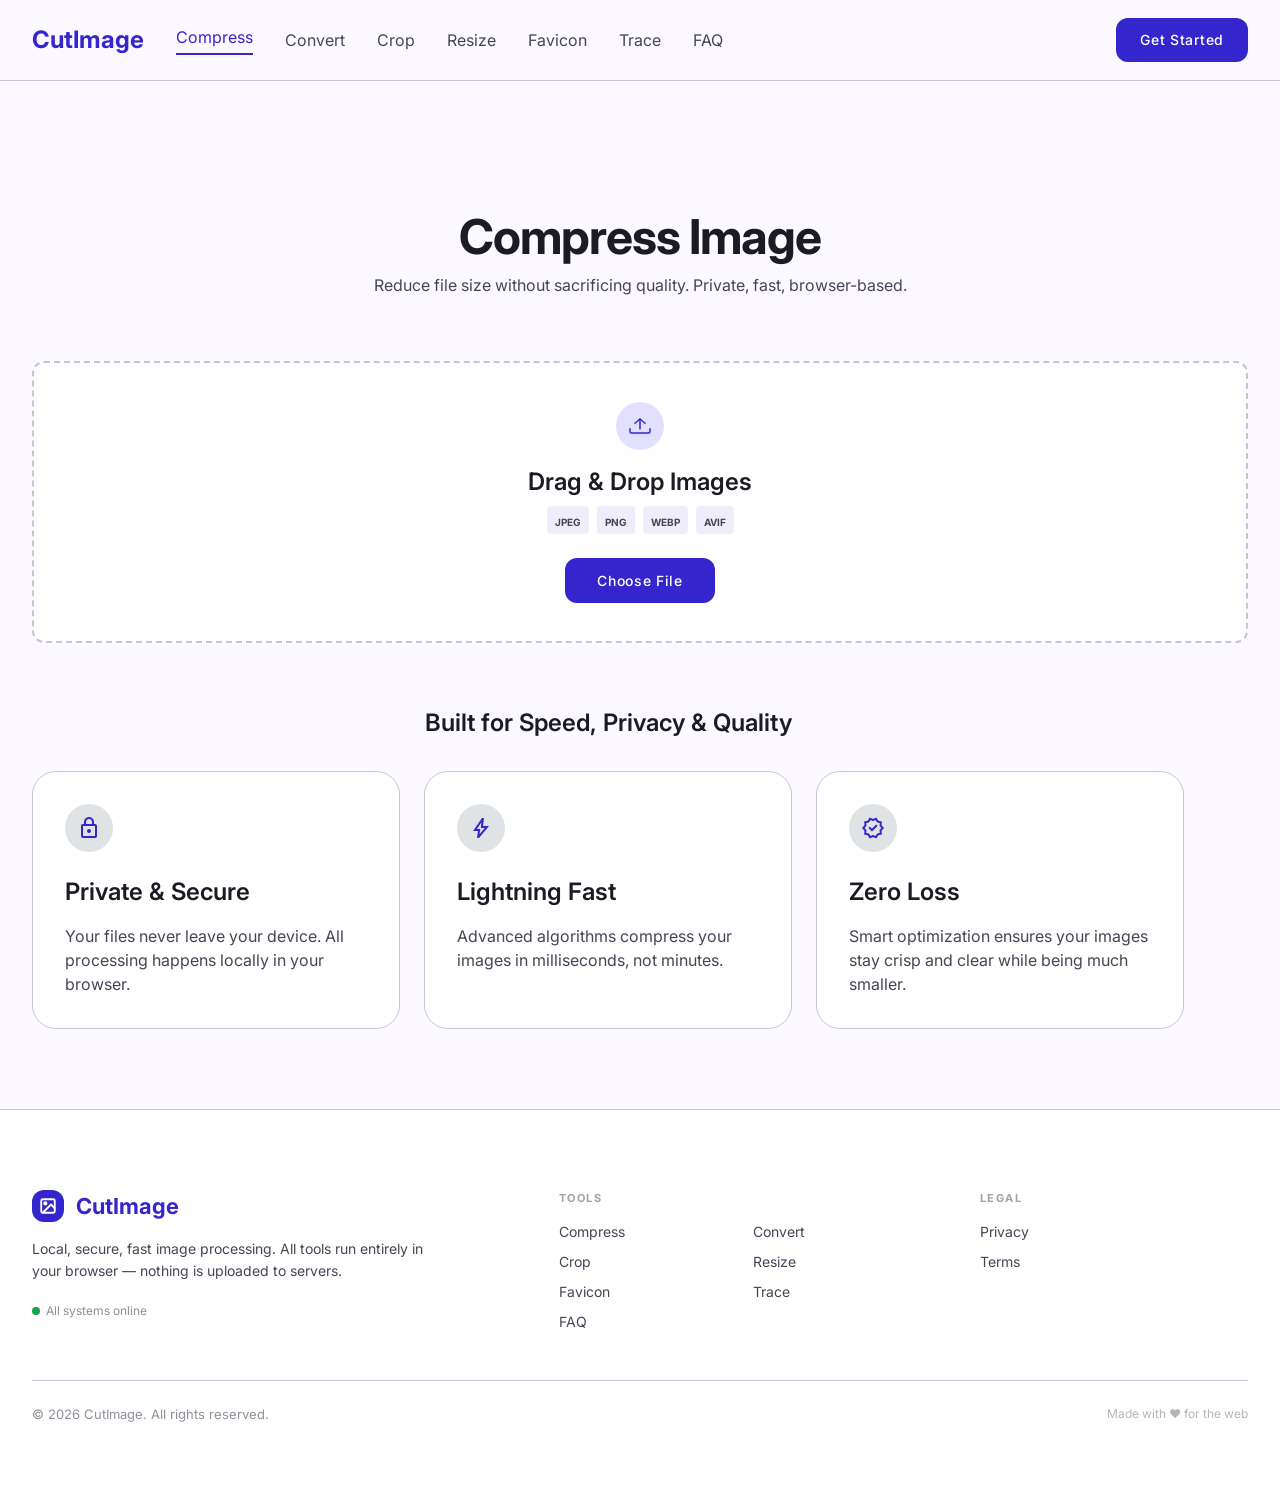
==== compress.html @ c5d3fdc5 "init project" ====
<!DOCTYPE html>
<html lang="en" dir="ltr">
<head>
<meta charset="utf-8"/>
<meta name="viewport" content="width=device-width, initial-scale=1"/>
<link rel="stylesheet" href="css/styles.css"/>
<link rel="preconnect" href="https://fonts.googleapis.com"/>
<link rel="preconnect" href="https://fonts.gstatic.com" crossorigin="anonymous"/>
<link href="https://fonts.googleapis.com/css2?family=Inter:wght@400;500;600;700;800&display=swap" rel="stylesheet"/>
<link href="https://fonts.googleapis.com/css2?family=Material+Symbols+Outlined:opsz,wght,FILL,GRAD@20..48,100..700,0..1,-50..200" rel="stylesheet"/>
<title>Free Image Compressor - JPEG, PNG & WebP | CutImage</title>
<meta name="description" content="Compress images online for free. Reduce file size without losing quality."/>
<link rel="icon" href="data:image/svg+xml,%3Csvg xmlns='http://www.w3.org/2000/svg' viewBox='0 0 24 24' fill='none' stroke='%233525cd' stroke-width='2.5'%3E%3Crect x='3' y='3' width='18' height='18' rx='2' ry='2'/%3E%3Ccircle cx='8.5' cy='8.5' r='1.5'/%3E%3Cpolyline points='21 15 16 10 5 21'/%3E%3C/svg%3E" type="image/svg+xml"/>
<style>
.drag-active{border-color:#3525cd!important;background:rgba(53,37,205,0.03)!important}
#split-wrap{position:relative;overflow:hidden;cursor:ew-resize;user-select:none;-webkit-user-select:none}
#split-wrap .layer{position:absolute;top:0;left:0;width:100%;height:100%}
#split-wrap .layer img{width:100%;height:100%;object-fit:contain;display:block}
#split-wrap .divider{position:absolute;top:0;bottom:0;width:3px;background:#4f46e5;z-index:10;pointer-events:none}
#split-wrap .handle{position:absolute;top:50%;left:50%;transform:translate(-50%,-50%);width:32px;height:32px;border-radius:50%;background:#4f46e5;border:2px solid white;box-shadow:0 2px 6px rgba(0,0,0,0.3);display:flex;align-items:center;justify-content:center;z-index:11;pointer-events:none}
#split-wrap .label{position:absolute;top:12px;padding:4px 10px;border-radius:9999px;font-size:10px;font-weight:700;color:white;text-transform:uppercase;letter-spacing:1px;z-index:5;pointer-events:none}
</style>
</head>
<body>
<div class="min-h-screen flex flex-col" dir="ltr">
<header class="w-full top-0 sticky bg-surface-bright border-b border-outline-variant z-50 safe-area-top">
<nav class="flex justify-between items-center h-20 px-margin-x-sm md:px-margin-x max-w-container-max mx-auto">
<div class="flex items-center gap-stack-lg">
<a class="font-bold text-[24px] leading-[32px] shrink-0 text-primary" href="index.html">CutImage</a>
<div class="hidden md:flex items-center gap-8">
<a class="text-[16px] leading-[24px] transition-colors text-primary border-b-2 border-primary pb-1" href="compress.html">Compress</a>
<a class="text-[16px] leading-[24px] transition-colors text-on-surface-variant hover:text-primary" href="convert.html">Convert</a>
<a class="text-[16px] leading-[24px] transition-colors text-on-surface-variant hover:text-primary" href="crop.html">Crop</a>
<a class="text-[16px] leading-[24px] transition-colors text-on-surface-variant hover:text-primary" href="resize.html">Resize</a>
<a class="text-[16px] leading-[24px] transition-colors text-on-surface-variant hover:text-primary" href="favicon.html">Favicon</a>
<a class="text-[16px] leading-[24px] transition-colors text-on-surface-variant hover:text-primary" href="trace.html">Trace</a>
<a class="text-[16px] leading-[24px] transition-colors text-on-surface-variant hover:text-primary" href="faq.html">FAQ</a>
</div>
</div>
<div class="flex items-center gap-4">
<a class="bg-primary text-on-primary px-6 py-3 rounded-lg text-[14px] font-medium tracking-[0.7px] leading-[20px] hover:bg-primary-container transition-all" href="compress.html">Get Started</a>
<button class="md:hidden flex items-center justify-center w-10 h-10 rounded-lg text-on-surface-variant hover:text-primary hover:bg-surface-container-low transition-colors" aria-label="Open menu"><svg width="24" height="24" viewBox="0 0 24 24" fill="none" stroke="currentColor" stroke-width="2" stroke-linecap="round" stroke-linejoin="round"><line x1="3" y1="6" x2="21" y2="6"/><line x1="3" y1="12" x2="21" y2="12"/><line x1="3" y1="18" x2="21" y2="18"/></svg></button>
</div>
</nav>
</header>
<main class="flex-1">
<div class="flex flex-col items-stretch max-w-container-max mx-auto pt-28 md:pt-32 pb-section-padding gap-12 md:gap-16">
<!-- Title -->
<div class="flex flex-col gap-2 items-center px-margin-x-sm md:px-margin-x">
<h1 class="text-[48px] font-bold text-[#1b1b24] tracking-[-0.96px] leading-[56px] text-center">Compress Image</h1>
<div class="max-w-[672px]"><p class="text-[16px] leading-[24px] text-[#464555] text-center">Reduce file size without sacrificing quality. Private, fast, browser-based.</p></div>
</div>
<!-- Upload -->
<div class="flex flex-col gap-6 px-margin-x-sm md:px-margin-x">
<div id="dropzone" class="backdrop-blur-[6px] bg-[rgba(255,255,255,0.8)] border-2 border-dashed border-[#c7c4d8] flex flex-col items-center justify-center min-h-[200px] px-[34px] py-[38.5px] rounded-[12px] cursor-pointer transition-all hover:border-[#3525cd] hover:bg-[rgba(53,37,205,0.03)]">
<div class="bg-[#e2dfff] rounded-full flex items-center justify-center w-[48px] h-[48px] mb-4">
<svg width="22" height="16" viewBox="0 0 22 16" fill="none"><path d="M21 10.75V13.5C21 14.3284 20.3284 15 19.5 15H2.5C1.67157 15 1 14.3284 1 13.5V10.75" stroke="#3525cd" stroke-width="1.5" stroke-linecap="round" stroke-linejoin="round"/><path d="M16 5.25L11 1L6 5.25" stroke="#3525cd" stroke-width="1.5" stroke-linecap="round" stroke-linejoin="round"/><path d="M11 1V11" stroke="#3525cd" stroke-width="1.5" stroke-linecap="round" stroke-linejoin="round"/></svg>
</div>
<h2 class="text-[24px] font-semibold text-[#1b1b24] leading-[32px] mb-2">Drag &amp; Drop Images</h2>
<div class="flex gap-2 items-center justify-center mb-0">
<div class="bg-[#f0ecf9] rounded-[4px] px-2 py-0.5"><span class="text-[10px] font-bold text-[#464555] uppercase leading-[15px]">JPEG</span></div>
<div class="bg-[#f0ecf9] rounded-[4px] px-2 py-0.5"><span class="text-[10px] font-bold text-[#464555] uppercase leading-[15px]">PNG</span></div>
<div class="bg-[#f0ecf9] rounded-[4px] px-2 py-0.5"><span class="text-[10px] font-bold text-[#464555] uppercase leading-[15px]">WEBP</span></div>
<div class="bg-[#f0ecf9] rounded-[4px] px-2 py-0.5"><span class="text-[10px] font-bold text-[#464555] uppercase leading-[15px]">AVIF</span></div>
</div>
<input type="file" id="file-upload" accept="image/*" multiple class="hidden"/>
<label for="file-upload" class="mt-6 bg-[#3525cd] text-white text-[14px] font-medium tracking-[0.7px] px-8 py-3 rounded-lg cursor-pointer hover:bg-[#2e1fb0] transition-colors inline-block">Choose File</label>
</div>
<!-- Settings -->
<div id="settings-panel" class="backdrop-blur-[6px] bg-[rgba(255,255,255,0.8)] border border-[#c7c4d8] rounded-[12px] p-[25px] shadow-[0px_1px_2px_0px_rgba(0,0,0,0.05)] relative z-10 hidden">
<div class="flex items-center gap-3 mb-6">
<div class="bg-[#e2dfff] rounded-full w-8 h-8 flex items-center justify-center"><svg width="17" height="17" viewBox="0 0 17 17" fill="none"><path d="M8 1.5L9.8 5.17L14 5.7L11 8.62L11.6 12.8L8 10.92L4.4 12.8L5 8.62L2 5.7L6.2 5.17L8 1.5Z" stroke="#3525cd" stroke-width="1.5" stroke-linecap="round" stroke-linejoin="round"/></svg></div>
<h4 class="text-[20px] font-normal text-[#1b1b24] leading-[30px]">Settings</h4>
</div>
<div class="flex flex-col md:flex-row gap-6 items-start">
<div class="flex-[2] flex flex-col gap-6 w-full">
<!-- Quality -->
<div>
<div class="flex items-center justify-between mb-3">
<span class="text-[14px] font-medium text-[#1b1b24] tracking-[0.7px] leading-[20px]">Quality</span>
<div class="bg-[#e2dfff] rounded-full px-3 py-1"><span id="q-val" class="text-[14px] font-medium text-[#3525cd]">80%</span></div>
</div>
<div class="bg-[#e0e3e5] h-2 rounded-full relative">
<input type="range" id="q-range" min="1" max="100" value="80" class="absolute inset-0 w-full h-full opacity-0 cursor-pointer z-10"/>
<div id="q-thumb" class="absolute top-1/2 -translate-y-1/2 w-[18px] h-[18px] bg-[#3525cd] rounded-full shadow pointer-events-none" style="left:calc(80% - 9px)"></div>
<div id="q-fill" class="h-full bg-[#3525cd] rounded-full" style="width:80%"></div>
</div>
</div>
<!-- Format -->
<div>
<span class="text-[14px] font-medium text-[#1b1b24] tracking-[0.7px] leading-[20px] block mb-2">Output Format</span>
<div class="relative" id="fmt-wrap">
<button id="fmt-btn" class="bg-[#f5f2ff] border border-[#c7c4d8] rounded-lg px-[17px] py-[11px] w-full flex items-center justify-between text-left">
<span id="fmt-label" class="text-[14px] font-medium text-[#1b1b24]">WebP (Highly Optimized)</span>
<svg width="12" height="8" viewBox="0 0 12 8" fill="none"><path d="M1 1.5L6 6.5L11 1.5" stroke="#1b1b24" stroke-width="1.5" stroke-linecap="round" stroke-linejoin="round"/></svg>
</button>
<div id="fmt-menu" class="absolute top-full left-0 right-0 mt-1 bg-white border border-[#c7c4d8] rounded-lg shadow-lg z-20 overflow-hidden hidden"></div>
</div>
</div>
<!-- Target Size -->
<div>
<span class="text-[14px] font-medium text-[#1b1b24] tracking-[0.7px] leading-[20px] block mb-2">Target Size (KB) <span class="text-[12px] text-[#777587]">(optional)</span></span>
<input type="number" id="target-kb" min="1" placeholder="e.g. 100" class="bg-[#f5f2ff] border border-[#c7c4d8] rounded-lg px-[17px] py-[11px] w-full text-[14px] font-medium text-[#1b1b24] placeholder:text-[#777587] focus:outline-none focus:border-[#3525cd]"/>
</div>
</div>
<div class="flex-1 flex flex-col gap-3 justify-end md:pt-[36px]">
<button id="btn-compress" class="bg-[#3525cd] flex items-center justify-center gap-2 py-[14px] rounded-[12px] w-full text-white text-[14px] font-medium tracking-[0.7px] leading-[20px] disabled:opacity-50 disabled:cursor-not-allowed hover:bg-[#2e1fb0] transition-colors shadow">
<svg width="16" height="16" viewBox="0 0 16 16" fill="none"><path d="M11.5 7.75L8 11.5L4.5 7.75" stroke="white" stroke-width="1.5" stroke-linecap="round" stroke-linejoin="round"/><path d="M8 2V11" stroke="white" stroke-width="1.5" stroke-linecap="round" stroke-linejoin="round"/></svg>
Compress All
</button>
<button id="btn-clear" class="bg-[#eae6f4] flex items-center justify-center gap-2 py-[14px] rounded-[12px] w-full text-[#1b1b24] text-[14px] font-medium tracking-[0.7px] leading-[20px] hover:bg-[#ddd8eb] transition-colors">Clear All</button>
</div>
</div>
</div>
</div>
<!-- Results -->
<div id="results-hdr" class="flex flex-col gap-6 px-margin-x-sm md:px-margin-x pt-2 hidden">
<div class="flex items-center justify-between pb-4 border-b border-[#c7c4d8]">
<h2 class="text-[24px] font-semibold text-[#1b1b24] leading-[32px]">Compressed Images</h2>
<div class="flex gap-3 items-center">
<button id="btn-clearall" class="border border-[#c7c4d8] rounded-lg flex items-center gap-2 px-[17px] py-[9px] text-[14px] font-medium text-[#1b1b24] hover:bg-gray-50 transition-colors">Clear All</button>
<button id="btn-dlall" class="bg-[#3525cd] rounded-lg flex items-center gap-2 py-[9px] px-6 text-[14px] font-medium text-white tracking-[0.7px] leading-[20px] hover:bg-[#2e1fb0] transition-colors hidden">Download All</button>
</div>
</div>
<div id="stats" class="flex items-center gap-4 hidden">
<div class="flex flex-col"><span class="text-[10px] font-bold text-[#777587] tracking-[1px] uppercase leading-[15px]">Compressed</span><span id="st-comp" class="text-[12px] font-bold text-[#3525cd] leading-[18px]">0 KB</span></div>
<div class="flex flex-col items-end"><span class="text-[10px] font-bold text-[#777587] tracking-[1px] uppercase leading-[15px]">Saved</span><span id="st-save" class="text-[12px] font-bold text-[#3525cd] leading-[18px]">0%</span></div>
<div class="flex flex-col ml-auto"><span class="text-[10px] font-bold text-[#777587] tracking-[1px] uppercase leading-[15px]">Original</span><span id="st-orig" class="text-[12px] font-normal text-[#464555] leading-[18px]">0 KB</span></div>
</div>
</div>
<div id="cards-wrap" class="flex flex-col gap-6 px-margin-x-sm md:px-margin-x pt-2 hidden">
<div id="cards" class="grid grid-cols-1 md:grid-cols-2 lg:grid-cols-3 gap-6"></div>
</div>
<!-- Features -->
<section class="flex flex-col gap-8 max-w-[1216px] px-margin-x-sm md:px-margin-x w-full">
<h2 class="text-[24px] font-semibold text-[#1b1b24] leading-[32px] text-center">Built for Speed, Privacy &amp; Quality</h2>
<div class="grid grid-cols-1 md:grid-cols-3 gap-6 w-full">
<div class="bg-surface-container-lowest p-8 rounded-2xl border border-outline-variant hover:shadow-lg transition-all duration-300"><div class="bg-secondary-container rounded-full w-12 h-12 flex items-center justify-center text-primary mb-6"><span class="material-symbols-outlined">lock</span></div><h3 class="text-[24px] font-semibold leading-[32px] mb-4">Private &amp; Secure</h3><p class="text-[16px] leading-[24px] text-on-surface-variant">Your files never leave your device. All processing happens locally in your browser.</p></div>
<div class="bg-surface-container-lowest p-8 rounded-2xl border border-outline-variant hover:shadow-lg transition-all duration-300"><div class="bg-secondary-container rounded-full w-12 h-12 flex items-center justify-center text-primary mb-6"><span class="material-symbols-outlined">bolt</span></div><h3 class="text-[24px] font-semibold leading-[32px] mb-4">Lightning Fast</h3><p class="text-[16px] leading-[24px] text-on-surface-variant">Advanced algorithms compress your images in milliseconds, not minutes.</p></div>
<div class="bg-surface-container-lowest p-8 rounded-2xl border border-outline-variant hover:shadow-lg transition-all duration-300"><div class="bg-secondary-container rounded-full w-12 h-12 flex items-center justify-center text-primary mb-6"><span class="material-symbols-outlined">verified</span></div><h3 class="text-[24px] font-semibold leading-[32px] mb-4">Zero Loss</h3><p class="text-[16px] leading-[24px] text-on-surface-variant">Smart optimization ensures your images stay crisp and clear while being much smaller.</p></div>
</div>
</section>
</div>
</main>
<!-- Preview Modal -->
<div id="modal" class="fixed inset-0 z-50 flex items-center justify-center p-4 backdrop-blur-[4px] bg-[rgba(27,27,36,0.6)] hidden">
<div class="bg-white rounded-lg shadow-2xl w-full max-w-[1024px] max-h-[90vh] overflow-auto">
<div class="flex items-center justify-between px-6 pt-4 pb-4 border-b border-[#c7c4d8]">
<h3 class="text-[24px] font-semibold text-[#1b1b24] leading-[32px]">Image Comparison</h3>
<button id="modal-x" class="rounded-full hover:bg-gray-100 p-1 transition-colors"><svg width="14" height="14" viewBox="0 0 14 14" fill="none"><path d="M13 1L1 13" stroke="#1b1b24" stroke-width="1.5" stroke-linecap="round"/><path d="M1 1L13 13" stroke="#1b1b24" stroke-width="1.5" stroke-linecap="round"/></svg></button>
</div>
<div class="p-6">
<div class="flex justify-center mb-6">
<div class="bg-[#f5f2ff] flex items-center gap-1 p-1 rounded-lg">
<button id="v-side" class="px-4 py-2 rounded-md text-[16px] leading-[24px] transition-all bg-white text-[#3525cd] shadow-sm">Side by Side</button>
<button id="v-split" class="px-4 py-2 rounded-md text-[16px] leading-[24px] transition-all text-[#444749]">Split View</button>
</div>
</div>
<div id="pv-body"></div>
</div>
</div>
</div>
<!-- Footer -->
<footer class="w-full border-t border-outline-variant bg-surface-container-lowest">
<div class="px-margin-x-sm md:px-margin-x max-w-container-max mx-auto pt-section-padding-sm md:pt-section-padding pb-12 md:pb-16">
<div class="grid grid-cols-1 md:grid-cols-12 gap-8 md:gap-12">
<div class="md:col-span-5 flex flex-col gap-4">
<div class="flex items-center gap-3"><div class="w-8 h-8 bg-primary rounded-lg flex items-center justify-center"><svg width="18" height="18" viewBox="0 0 24 24" fill="none" stroke="white" stroke-width="2.5" stroke-linecap="round" stroke-linejoin="round"><rect x="3" y="3" width="18" height="18" rx="2" ry="2"/><circle cx="8.5" cy="8.5" r="1.5"/><polyline points="21 15 16 10 5 21"/></svg></div><span class="font-bold text-[22px] leading-[28px] text-primary">CutImage</span></div>
<p class="text-[14px] leading-[22px] text-on-surface-variant max-w-[400px]">Local, secure, fast image processing. All tools run entirely in your browser — nothing is uploaded to servers.</p>
<div class="flex items-center gap-3 pt-1"><span class="inline-flex items-center gap-1.5 text-[12px] text-on-surface-variant/60"><span class="w-2 h-2 rounded-full bg-success inline-block"></span>All systems online</span></div>
</div>
<div class="md:col-span-4 flex flex-col gap-4"><span class="text-[11px] font-bold text-on-surface-variant/50 tracking-[1.5px] uppercase leading-[16px]">Tools</span><nav class="grid grid-cols-2 gap-x-4 gap-y-2.5"><a class="text-[14px] leading-[20px] text-on-surface-variant hover:text-primary transition-colors w-fit" href="compress.html">Compress</a><a class="text-[14px] leading-[20px] text-on-surface-variant hover:text-primary transition-colors w-fit" href="convert.html">Convert</a><a class="text-[14px] leading-[20px] text-on-surface-variant hover:text-primary transition-colors w-fit" href="crop.html">Crop</a><a class="text-[14px] leading-[20px] text-on-surface-variant hover:text-primary transition-colors w-fit" href="resize.html">Resize</a><a class="text-[14px] leading-[20px] text-on-surface-variant hover:text-primary transition-colors w-fit" href="favicon.html">Favicon</a><a class="text-[14px] leading-[20px] text-on-surface-variant hover:text-primary transition-colors w-fit" href="trace.html">Trace</a><a class="text-[14px] leading-[20px] text-on-surface-variant hover:text-primary transition-colors w-fit" href="faq.html">FAQ</a></nav></div>
<div class="md:col-span-3 flex flex-col gap-4"><span class="text-[11px] font-bold text-on-surface-variant/50 tracking-[1.5px] uppercase leading-[16px]">Legal</span><nav class="flex flex-col gap-2.5"><a class="text-[14px] leading-[20px] text-on-surface-variant hover:text-primary transition-colors w-fit" href="privacy.html">Privacy</a><a class="text-[14px] leading-[20px] text-on-surface-variant hover:text-primary transition-colors w-fit" href="terms.html">Terms</a></nav></div>
</div>
<div class="mt-10 md:mt-12 pt-6 border-t border-outline-variant flex flex-col sm:flex-row items-center justify-between gap-4"><p class="text-[13px] leading-[18px] text-on-surface-variant/60">&copy; 2026 CutImage. All rights reserved.</p><p class="text-[12px] leading-[16px] text-on-surface-variant/40">Made with ♥ for the web</p></div>
</div>
</footer>
</div>
<script src="js/compress.js"></script>
</body>
</html>
---- css/styles.css ----
*,:after,:before{--tw-border-spacing-x:0;--tw-border-spacing-y:0;--tw-translate-x:0;--tw-translate-y:0;--tw-rotate:0;--tw-skew-x:0;--tw-skew-y:0;--tw-scale-x:1;--tw-scale-y:1;--tw-pan-x: ;--tw-pan-y: ;--tw-pinch-zoom: ;--tw-scroll-snap-strictness:proximity;--tw-gradient-from-position: ;--tw-gradient-via-position: ;--tw-gradient-to-position: ;--tw-ordinal: ;--tw-slashed-zero: ;--tw-numeric-figure: ;--tw-numeric-spacing: ;--tw-numeric-fraction: ;--tw-ring-inset: ;--tw-ring-offset-width:0px;--tw-ring-offset-color:#fff;--tw-ring-color:rgb(59 130 246/0.5);--tw-ring-offset-shadow:0 0 #0000;--tw-ring-shadow:0 0 #0000;--tw-shadow:0 0 #0000;--tw-shadow-colored:0 0 #0000;--tw-blur: ;--tw-brightness: ;--tw-contrast: ;--tw-grayscale: ;--tw-hue-rotate: ;--tw-invert: ;--tw-saturate: ;--tw-sepia: ;--tw-drop-shadow: ;--tw-backdrop-blur: ;--tw-backdrop-brightness: ;--tw-backdrop-contrast: ;--tw-backdrop-grayscale: ;--tw-backdrop-hue-rotate: ;--tw-backdrop-invert: ;--tw-backdrop-opacity: ;--tw-backdrop-saturate: ;--tw-backdrop-sepia: ;--tw-contain-size: ;--tw-contain-layout: ;--tw-contain-paint: ;--tw-contain-style: }::backdrop{--tw-border-spacing-x:0;--tw-border-spacing-y:0;--tw-translate-x:0;--tw-translate-y:0;--tw-rotate:0;--tw-skew-x:0;--tw-skew-y:0;--tw-scale-x:1;--tw-scale-y:1;--tw-pan-x: ;--tw-pan-y: ;--tw-pinch-zoom: ;--tw-scroll-snap-strictness:proximity;--tw-gradient-from-position: ;--tw-gradient-via-position: ;--tw-gradient-to-position: ;--tw-ordinal: ;--tw-slashed-zero: ;--tw-numeric-figure: ;--tw-numeric-spacing: ;--tw-numeric-fraction: ;--tw-ring-inset: ;--tw-ring-offset-width:0px;--tw-ring-offset-color:#fff;--tw-ring-color:rgb(59 130 246/0.5);--tw-ring-offset-shadow:0 0 #0000;--tw-ring-shadow:0 0 #0000;--tw-shadow:0 0 #0000;--tw-shadow-colored:0 0 #0000;--tw-blur: ;--tw-brightness: ;--tw-contrast: ;--tw-grayscale: ;--tw-hue-rotate: ;--tw-invert: ;--tw-saturate: ;--tw-sepia: ;--tw-drop-shadow: ;--tw-backdrop-blur: ;--tw-backdrop-brightness: ;--tw-backdrop-contrast: ;--tw-backdrop-grayscale: ;--tw-backdrop-hue-rotate: ;--tw-backdrop-invert: ;--tw-backdrop-opacity: ;--tw-backdrop-saturate: ;--tw-backdrop-sepia: ;--tw-contain-size: ;--tw-contain-layout: ;--tw-contain-paint: ;--tw-contain-style: }/*
! tailwindcss v3.4.19 | MIT License | https://tailwindcss.com
*/*,:after,:before{box-sizing:border-box;border:0 solid #e5e7eb}:after,:before{--tw-content:""}:host,html{line-height:1.5;-webkit-text-size-adjust:100%;-moz-tab-size:4;-o-tab-size:4;tab-size:4;font-family:Inter,system-ui,sans-serif;font-feature-settings:normal;font-variation-settings:normal;-webkit-tap-highlight-color:transparent}body{line-height:inherit}hr{height:0;color:inherit;border-top-width:1px}abbr:where([title]){-webkit-text-decoration:underline dotted;text-decoration:underline dotted}h1,h2,h3,h4,h5,h6{font-size:inherit;font-weight:inherit}a{color:inherit;text-decoration:inherit}b,strong{font-weight:bolder}code,kbd,pre,samp{font-family:ui-monospace,SFMono-Regular,Menlo,Monaco,Consolas,Liberation Mono,Courier New,monospace;font-feature-settings:normal;font-variation-settings:normal;font-size:1em}small{font-size:80%}sub,sup{font-size:75%;line-height:0;position:relative;vertical-align:baseline}sub{bottom:-.25em}sup{top:-.5em}table{text-indent:0;border-color:inherit;border-collapse:collapse}button,input,optgroup,select,textarea{font-family:inherit;font-feature-settings:inherit;font-variation-settings:inherit;font-size:100%;font-weight:inherit;line-height:inherit;letter-spacing:inherit;color:inherit;margin:0;padding:0}button,select{text-transform:none}button,input:where([type=button]),input:where([type=reset]),input:where([type=submit]){-webkit-appearance:button;background-color:transparent;background-image:none}:-moz-focusring{outline:auto}:-moz-ui-invalid{box-shadow:none}progress{vertical-align:baseline}::-webkit-inner-spin-button,::-webkit-outer-spin-button{height:auto}[type=search]{-webkit-appearance:textfield;outline-offset:-2px}::-webkit-search-decoration{-webkit-appearance:none}::-webkit-file-upload-button{-webkit-appearance:button;font:inherit}summary{display:list-item}blockquote,dd,dl,figure,h1,h2,h3,h4,h5,h6,hr,p,pre{margin:0}fieldset{margin:0}fieldset,legend{padding:0}menu,ol,ul{list-style:none;margin:0;padding:0}dialog{padding:0}textarea{resize:vertical}input::-moz-placeholder,textarea::-moz-placeholder{opacity:1;color:#9ca3af}input::placeholder,textarea::placeholder{opacity:1;color:#9ca3af}[role=button],button{cursor:pointer}:disabled{cursor:default}audio,canvas,embed,iframe,img,object,svg,video{display:block;vertical-align:middle}img,video{max-width:100%;height:auto}[hidden]:where(:not([hidden=until-found])){display:none}.pointer-events-none{pointer-events:none}.visible{visibility:visible}.fixed{position:fixed}.absolute{position:absolute}.relative{position:relative}.sticky{position:sticky}.inset-0{inset:0}.bottom-0{bottom:0}.left-0{left:0}.left-1{left:.25rem}.left-1\/2{left:50%}.left-3{left:.75rem}.left-4{left:1rem}.left-\[26px\]{left:26px}.right-0{right:0}.right-3{right:.75rem}.right-4{right:1rem}.top-0{top:0}.top-1{top:.25rem}.top-1\/2{top:50%}.top-3{top:.75rem}.top-4{top:1rem}.top-full{top:100%}.z-10{z-index:10}.z-20{z-index:20}.z-50{z-index:50}.z-\[1\]{z-index:1}.z-\[2\]{z-index:2}.z-\[3\]{z-index:3}.order-1{order:1}.order-2{order:2}.col-span-2{grid-column:span 2/span 2}.m-2{margin:.5rem}.mx-auto{margin-left:auto;margin-right:auto}.mx-margin-x-sm{margin-left:16px;margin-right:16px}.-ml-2{margin-left:-.5rem}.-mr-2{margin-right:-.5rem}.mb-0{margin-bottom:0}.mb-2{margin-bottom:.5rem}.mb-3{margin-bottom:.75rem}.mb-4{margin-bottom:1rem}.mb-6{margin-bottom:1.5rem}.mb-8{margin-bottom:2rem}.ml-auto{margin-left:auto}.mt-1{margin-top:.25rem}.mt-10{margin-top:2.5rem}.mt-2{margin-top:.5rem}.mt-4{margin-top:1rem}.mt-6{margin-top:1.5rem}.mt-8{margin-top:2rem}.block{display:block}.inline-block{display:inline-block}.flex{display:flex}.inline-flex{display:inline-flex}.grid{display:grid}.hidden{display:none}.aspect-\[3\/2\]{aspect-ratio:3/2}.aspect-\[4\/3\]{aspect-ratio:4/3}.aspect-square{aspect-ratio:1/1}.h-10{height:2.5rem}.h-12{height:3rem}.h-14{height:3.5rem}.h-16{height:4rem}.h-2{height:.5rem}.h-20{height:5rem}.h-4{height:1rem}.h-5{height:1.25rem}.h-6{height:1.5rem}.h-8{height:2rem}.h-80{height:20rem}.h-\[18px\]{height:18px}.h-\[240px\]{height:240px}.h-\[48px\]{height:48px}.h-\[500px\]{height:500px}.h-\[96px\]{height:96px}.h-auto{height:auto}.h-full{height:100%}.h-px{height:1px}.max-h-0{max-height:0}.max-h-\[800px\]{max-height:800px}.max-h-\[90vh\]{max-height:90vh}.max-h-full{max-height:100%}.min-h-\[200px\]{min-height:200px}.min-h-\[320px\]{min-height:320px}.min-h-\[400px\]{min-height:400px}.min-h-\[580px\]{min-height:580px}.min-h-\[600px\]{min-height:600px}.min-h-screen{min-height:100vh}.w-0\.5{width:.125rem}.w-1{width:.25rem}.w-10{width:2.5rem}.w-12{width:3rem}.w-14{width:3.5rem}.w-16{width:4rem}.w-2{width:.5rem}.w-20{width:5rem}.w-24{width:6rem}.w-4{width:1rem}.w-5{width:1.25rem}.w-8{width:2rem}.w-\[18px\]{width:18px}.w-\[48px\]{width:48px}.w-fit{width:-moz-fit-content;width:fit-content}.w-full{width:100%}.min-w-0{min-width:0}.min-w-\[160px\]{min-width:160px}.max-w-\[1024px\]{max-width:1024px}.max-w-\[1216px\]{max-width:1216px}.max-w-\[1280px\]{max-width:1280px}.max-w-\[400px\]{max-width:400px}.max-w-\[480px\]{max-width:480px}.max-w-\[576px\]{max-width:576px}.max-w-\[640px\]{max-width:640px}.max-w-\[672px\]{max-width:672px}.max-w-\[768px\]{max-width:768px}.max-w-\[896px\]{max-width:896px}.max-w-container-max{max-width:1280px}.max-w-container-narrow{max-width:900px}.max-w-full{max-width:100%}.max-w-md{max-width:28rem}.max-w-none{max-width:none}.flex-1{flex:1 1 0%}.flex-\[2\]{flex:2}.shrink-0{flex-shrink:0}.-translate-x-1\/2{--tw-translate-x:-50%}.-translate-x-1\/2,.-translate-y-1\/2{transform:translate(var(--tw-translate-x),var(--tw-translate-y)) rotate(var(--tw-rotate)) skewX(var(--tw-skew-x)) skewY(var(--tw-skew-y)) scaleX(var(--tw-scale-x)) scaleY(var(--tw-scale-y))}.-translate-y-1\/2{--tw-translate-y:-50%}.rotate-12{--tw-rotate:12deg}.rotate-12,.rotate-180{transform:translate(var(--tw-translate-x),var(--tw-translate-y)) rotate(var(--tw-rotate)) skewX(var(--tw-skew-x)) skewY(var(--tw-skew-y)) scaleX(var(--tw-scale-x)) scaleY(var(--tw-scale-y))}.rotate-180{--tw-rotate:180deg}.rotate-2{--tw-rotate:2deg}.rotate-2,.rotate-3{transform:translate(var(--tw-translate-x),var(--tw-translate-y)) rotate(var(--tw-rotate)) skewX(var(--tw-skew-x)) skewY(var(--tw-skew-y)) scaleX(var(--tw-scale-x)) scaleY(var(--tw-scale-y))}.rotate-3{--tw-rotate:3deg}.scale-150{--tw-scale-x:1.5;--tw-scale-y:1.5;transform:translate(var(--tw-translate-x),var(--tw-translate-y)) rotate(var(--tw-rotate)) skewX(var(--tw-skew-x)) skewY(var(--tw-skew-y)) scaleX(var(--tw-scale-x)) scaleY(var(--tw-scale-y))}@keyframes fade-in{0%{opacity:0;transform:translateY(8px)}to{opacity:1;transform:translateY(0)}}.animate-fade-in{animation:fade-in .2s ease-out}@keyframes spin{to{transform:rotate(1turn)}}.animate-spin{animation:spin 1s linear infinite}.cursor-ew-resize{cursor:ew-resize}.cursor-pointer{cursor:pointer}.select-none{-webkit-user-select:none;-moz-user-select:none;user-select:none}.resize{resize:both}.list-disc{list-style-type:disc}.appearance-none{-webkit-appearance:none;-moz-appearance:none;appearance:none}.grid-cols-1{grid-template-columns:repeat(1,minmax(0,1fr))}.grid-cols-2{grid-template-columns:repeat(2,minmax(0,1fr))}.grid-cols-3{grid-template-columns:repeat(3,minmax(0,1fr))}.grid-cols-6{grid-template-columns:repeat(6,minmax(0,1fr))}.grid-rows-6{grid-template-rows:repeat(6,minmax(0,1fr))}.flex-row-reverse{flex-direction:row-reverse}.flex-col{flex-direction:column}.flex-wrap{flex-wrap:wrap}.items-start{align-items:flex-start}.items-end{align-items:flex-end}.items-center{align-items:center}.items-stretch{align-items:stretch}.justify-end{justify-content:flex-end}.justify-center{justify-content:center}.justify-between{justify-content:space-between}.gap-0{gap:0}.gap-1{gap:.25rem}.gap-1\.5{gap:.375rem}.gap-12{gap:3rem}.gap-16{gap:4rem}.gap-2{gap:.5rem}.gap-2\.5{gap:.625rem}.gap-3{gap:.75rem}.gap-4{gap:1rem}.gap-5{gap:1.25rem}.gap-6{gap:1.5rem}.gap-8{gap:2rem}.gap-stack-lg{gap:32px}.gap-x-2{-moz-column-gap:.5rem;column-gap:.5rem}.gap-x-4{-moz-column-gap:1rem;column-gap:1rem}.gap-y-2{row-gap:.5rem}.gap-y-2\.5{row-gap:.625rem}.space-y-1>:not([hidden])~:not([hidden]){--tw-space-y-reverse:0;margin-top:calc(.25rem * calc(1 - var(--tw-space-y-reverse)));margin-bottom:calc(.25rem * var(--tw-space-y-reverse))}.space-y-2>:not([hidden])~:not([hidden]){--tw-space-y-reverse:0;margin-top:calc(.5rem * calc(1 - var(--tw-space-y-reverse)));margin-bottom:calc(.5rem * var(--tw-space-y-reverse))}.space-y-4>:not([hidden])~:not([hidden]){--tw-space-y-reverse:0;margin-top:calc(1rem * calc(1 - var(--tw-space-y-reverse)));margin-bottom:calc(1rem * var(--tw-space-y-reverse))}.space-y-5>:not([hidden])~:not([hidden]){--tw-space-y-reverse:0;margin-top:calc(1.25rem * calc(1 - var(--tw-space-y-reverse)));margin-bottom:calc(1.25rem * var(--tw-space-y-reverse))}.space-y-6>:not([hidden])~:not([hidden]){--tw-space-y-reverse:0;margin-top:calc(1.5rem * calc(1 - var(--tw-space-y-reverse)));margin-bottom:calc(1.5rem * var(--tw-space-y-reverse))}.space-y-8>:not([hidden])~:not([hidden]){--tw-space-y-reverse:0;margin-top:calc(2rem * calc(1 - var(--tw-space-y-reverse)));margin-bottom:calc(2rem * var(--tw-space-y-reverse))}.overflow-auto{overflow:auto}.overflow-hidden,.truncate{overflow:hidden}.truncate{text-overflow:ellipsis}.truncate,.whitespace-nowrap{white-space:nowrap}.break-all{word-break:break-all}.rounded{border-radius:.5rem}.rounded-2xl,.rounded-3xl{border-radius:1.5rem}.rounded-\[12px\]{border-radius:12px}.rounded-\[4px\]{border-radius:4px}.rounded-full{border-radius:9999px}.rounded-lg{border-radius:.75rem}.rounded-md{border-radius:.375rem}.rounded-xl{border-radius:1rem}.rounded-t-2xl{border-top-left-radius:1.5rem;border-top-right-radius:1.5rem}.border{border-width:1px}.border-0{border-width:0}.border-2{border-width:2px}.border-b{border-bottom-width:1px}.border-b-2{border-bottom-width:2px}.border-l{border-left-width:1px}.border-r{border-right-width:1px}.border-t{border-top-width:1px}.border-dashed{border-style:dashed}.border-\[\#3525cd\]{--tw-border-opacity:1;border-color:rgb(53 37 205/var(--tw-border-opacity,1))}.border-\[\#c7c4d8\]{--tw-border-opacity:1;border-color:rgb(199 196 216/var(--tw-border-opacity,1))}.border-\[rgba\(79\2c 70\2c 229\2c 0\.3\)\]{border-color:rgba(79,70,229,.3)}.border-error{--tw-border-opacity:1;border-color:rgb(186 26 26/var(--tw-border-opacity,1))}.border-error\/20{border-color:rgb(186 26 26/.2)}.border-outline-variant{--tw-border-opacity:1;border-color:rgb(199 196 216/var(--tw-border-opacity,1))}.border-outline-variant\/80{border-color:rgb(199 196 216/.8)}.border-primary{--tw-border-opacity:1;border-color:rgb(53 37 205/var(--tw-border-opacity,1))}.border-primary-fixed-dim{--tw-border-opacity:1;border-color:rgb(195 192 255/var(--tw-border-opacity,1))}.border-primary\/30{border-color:rgb(53 37 205/.3)}.border-red-200{--tw-border-opacity:1;border-color:rgb(254 202 202/var(--tw-border-opacity,1))}.border-surface-container-lowest,.border-white{--tw-border-opacity:1;border-color:rgb(255 255 255/var(--tw-border-opacity,1))}.bg-\[\#302f39\]{--tw-bg-opacity:1;background-color:rgb(48 47 57/var(--tw-bg-opacity,1))}.bg-\[\#3525cd\]{--tw-bg-opacity:1;background-color:rgb(53 37 205/var(--tw-bg-opacity,1))}.bg-\[\#4f46e5\]{--tw-bg-opacity:1;background-color:rgb(79 70 229/var(--tw-bg-opacity,1))}.bg-\[\#e0e3e5\]{--tw-bg-opacity:1;background-color:rgb(224 227 229/var(--tw-bg-opacity,1))}.bg-\[\#e2dfff\]{--tw-bg-opacity:1;background-color:rgb(226 223 255/var(--tw-bg-opacity,1))}.bg-\[\#e4e1ee\]{--tw-bg-opacity:1;background-color:rgb(228 225 238/var(--tw-bg-opacity,1))}.bg-\[\#eae6f4\]{--tw-bg-opacity:1;background-color:rgb(234 230 244/var(--tw-bg-opacity,1))}.bg-\[\#f0ecf9\]{--tw-bg-opacity:1;background-color:rgb(240 236 249/var(--tw-bg-opacity,1))}.bg-\[\#f0f0f5\]{--tw-bg-opacity:1;background-color:rgb(240 240 245/var(--tw-bg-opacity,1))}.bg-\[\#f5f2ff\]{--tw-bg-opacity:1;background-color:rgb(245 242 255/var(--tw-bg-opacity,1))}.bg-\[rgba\(255\2c 255\2c 255\2c 0\.8\)\]{background-color:rgba(255,255,255,.8)}.bg-\[rgba\(27\2c 27\2c 36\2c 0\.6\)\]{background-color:rgba(27,27,36,.6)}.bg-\[rgba\(53\2c 37\2c 205\2c 0\.05\)\]{background-color:rgba(53,37,205,.05)}.bg-\[rgba\(53\2c 37\2c 205\2c 0\.8\)\]{background-color:rgba(53,37,205,.8)}.bg-\[rgba\(53\2c 37\2c 205\2c 0\.9\)\]{background-color:rgba(53,37,205,.9)}.bg-\[rgba\(79\2c 70\2c 229\2c 0\.1\)\]{background-color:rgba(79,70,229,.1)}.bg-\[rgba\(79\2c 70\2c 229\2c 0\.2\)\]{background-color:rgba(79,70,229,.2)}.bg-\[rgba\(79\2c 70\2c 229\2c 0\.3\)\]{background-color:rgba(79,70,229,.3)}.bg-\[rgba\(79\2c 70\2c 229\2c 0\.4\)\]{background-color:rgba(79,70,229,.4)}.bg-\[rgba\(79\2c 70\2c 229\2c 0\.5\)\]{background-color:rgba(79,70,229,.5)}.bg-\[rgba\(79\2c 70\2c 229\2c 0\.6\)\]{background-color:rgba(79,70,229,.6)}.bg-black\/30{background-color:rgb(0 0 0/.3)}.bg-error-container{--tw-bg-opacity:1;background-color:rgb(255 218 214/var(--tw-bg-opacity,1))}.bg-indigo-600{--tw-bg-opacity:1;background-color:rgb(79 70 229/var(--tw-bg-opacity,1))}.bg-info-container{--tw-bg-opacity:1;background-color:rgb(219 234 254/var(--tw-bg-opacity,1))}.bg-outline-variant{--tw-bg-opacity:1;background-color:rgb(199 196 216/var(--tw-bg-opacity,1))}.bg-primary{--tw-bg-opacity:1;background-color:rgb(53 37 205/var(--tw-bg-opacity,1))}.bg-primary-container{--tw-bg-opacity:1;background-color:rgb(79 70 229/var(--tw-bg-opacity,1))}.bg-primary-fixed{--tw-bg-opacity:1;background-color:rgb(226 223 255/var(--tw-bg-opacity,1))}.bg-primary-fixed-dim{--tw-bg-opacity:1;background-color:rgb(195 192 255/var(--tw-bg-opacity,1))}.bg-primary-fixed\/30{background-color:rgb(226 223 255/.3)}.bg-primary\/5{background-color:rgb(53 37 205/.05)}.bg-red-50{--tw-bg-opacity:1;background-color:rgb(254 242 242/var(--tw-bg-opacity,1))}.bg-red-500{--tw-bg-opacity:1;background-color:rgb(239 68 68/var(--tw-bg-opacity,1))}.bg-secondary-container{--tw-bg-opacity:1;background-color:rgb(224 227 229/var(--tw-bg-opacity,1))}.bg-success{--tw-bg-opacity:1;background-color:rgb(22 163 74/var(--tw-bg-opacity,1))}.bg-surface-bright{--tw-bg-opacity:1;background-color:rgb(252 248 255/var(--tw-bg-opacity,1))}.bg-surface-container{--tw-bg-opacity:1;background-color:rgb(240 236 249/var(--tw-bg-opacity,1))}.bg-surface-container-high{--tw-bg-opacity:1;background-color:rgb(234 230 244/var(--tw-bg-opacity,1))}.bg-surface-container-highest{--tw-bg-opacity:1;background-color:rgb(228 225 238/var(--tw-bg-opacity,1))}.bg-surface-container-low{--tw-bg-opacity:1;background-color:rgb(245 242 255/var(--tw-bg-opacity,1))}.bg-surface-container-lowest{--tw-bg-opacity:1;background-color:rgb(255 255 255/var(--tw-bg-opacity,1))}.bg-tertiary-fixed{--tw-bg-opacity:1;background-color:rgb(255 219 204/var(--tw-bg-opacity,1))}.bg-white{--tw-bg-opacity:1;background-color:rgb(255 255 255/var(--tw-bg-opacity,1))}.bg-white\/70{background-color:rgb(255 255 255/.7)}.bg-gradient-to-l{background-image:linear-gradient(to left,var(--tw-gradient-stops))}.bg-gradient-to-t{background-image:linear-gradient(to top,var(--tw-gradient-stops))}.from-\[rgba\(53\2c 37\2c 205\2c 0\.2\)\]{--tw-gradient-from:rgba(53,37,205,0.2) var(--tw-gradient-from-position);--tw-gradient-to:rgba(53,37,205,0) var(--tw-gradient-to-position);--tw-gradient-stops:var(--tw-gradient-from),var(--tw-gradient-to)}.from-black\/60{--tw-gradient-from:rgb(0 0 0/0.6) var(--tw-gradient-from-position);--tw-gradient-to:rgb(0 0 0/0) var(--tw-gradient-to-position);--tw-gradient-stops:var(--tw-gradient-from),var(--tw-gradient-to)}.to-transparent{--tw-gradient-to:transparent var(--tw-gradient-to-position)}.object-contain{-o-object-fit:contain;object-fit:contain}.object-cover{-o-object-fit:cover;object-fit:cover}.p-0{padding:0}.p-1{padding:.25rem}.p-10{padding:2.5rem}.p-12{padding:3rem}.p-16{padding:4rem}.p-3{padding:.75rem}.p-4{padding:1rem}.p-5{padding:1.25rem}.p-6{padding:1.5rem}.p-8{padding:2rem}.p-\[25px\]{padding:25px}.px-2{padding-left:.5rem;padding-right:.5rem}.px-3{padding-left:.75rem;padding-right:.75rem}.px-4{padding-left:1rem;padding-right:1rem}.px-6{padding-left:1.5rem;padding-right:1.5rem}.px-8{padding-left:2rem;padding-right:2rem}.px-\[17px\]{padding-left:17px;padding-right:17px}.px-\[34px\]{padding-left:34px;padding-right:34px}.px-\[9px\]{padding-left:9px;padding-right:9px}.px-margin-x-sm{padding-left:16px;padding-right:16px}.py-0\.5{padding-top:.125rem;padding-bottom:.125rem}.py-1{padding-top:.25rem;padding-bottom:.25rem}.py-1\.5{padding-top:.375rem;padding-bottom:.375rem}.py-10{padding-top:2.5rem;padding-bottom:2.5rem}.py-12{padding-top:3rem;padding-bottom:3rem}.py-16{padding-top:4rem;padding-bottom:4rem}.py-2{padding-top:.5rem;padding-bottom:.5rem}.py-2\.5{padding-top:.625rem;padding-bottom:.625rem}.py-3{padding-top:.75rem;padding-bottom:.75rem}.py-4{padding-top:1rem;padding-bottom:1rem}.py-5{padding-top:1.25rem;padding-bottom:1.25rem}.py-6{padding-top:1.5rem;padding-bottom:1.5rem}.py-\[11\.5px\]{padding-top:11.5px;padding-bottom:11.5px}.py-\[11px\]{padding-top:11px;padding-bottom:11px}.py-\[12px\]{padding-top:12px;padding-bottom:12px}.py-\[13\.5px\]{padding-top:13.5px;padding-bottom:13.5px}.py-\[14px\]{padding-top:14px;padding-bottom:14px}.py-\[18px\]{padding-top:18px;padding-bottom:18px}.py-\[38\.5px\]{padding-top:38.5px;padding-bottom:38.5px}.py-\[72px\]{padding-top:72px;padding-bottom:72px}.py-\[9px\]{padding-top:9px;padding-bottom:9px}.py-section-padding-sm{padding-top:48px;padding-bottom:48px}.py-stack-md{padding-top:16px;padding-bottom:16px}.pb-1{padding-bottom:.25rem}.pb-12{padding-bottom:3rem}.pb-2{padding-bottom:.5rem}.pb-20{padding-bottom:5rem}.pb-4{padding-bottom:1rem}.pb-6{padding-bottom:1.5rem}.pb-section-padding{padding-bottom:80px}.pl-12{padding-left:3rem}.pl-6{padding-left:1.5rem}.pr-4{padding-right:1rem}.pt-0\.5{padding-top:.125rem}.pt-1{padding-top:.25rem}.pt-2{padding-top:.5rem}.pt-28{padding-top:7rem}.pt-32{padding-top:8rem}.pt-4{padding-top:1rem}.pt-6{padding-top:1.5rem}.pt-8{padding-top:2rem}.pt-\[36px\]{padding-top:36px}.pt-section-padding-sm{padding-top:48px}.text-left{text-align:left}.text-center{text-align:center}.text-right{text-align:right}.font-\[\'Inter\'\]{font-family:Inter}.text-4xl{font-size:2.25rem;line-height:2.5rem}.text-\[10px\]{font-size:10px}.text-\[11px\]{font-size:11px}.text-\[12px\]{font-size:12px}.text-\[13px\]{font-size:13px}.text-\[14px\]{font-size:14px}.text-\[15px\]{font-size:15px}.text-\[16px\]{font-size:16px}.text-\[18px\]{font-size:18px}.text-\[20px\]{font-size:20px}.text-\[22px\]{font-size:22px}.text-\[24px\]{font-size:24px}.text-\[30px\]{font-size:30px}.text-\[32px\]{font-size:32px}.text-\[36px\]{font-size:36px}.text-\[40px\]{font-size:40px}.text-\[48px\]{font-size:48px}.text-sm{font-size:.875rem;line-height:1.25rem}.font-bold{font-weight:700}.font-medium{font-weight:500}.font-normal{font-weight:400}.font-semibold{font-weight:600}.uppercase{text-transform:uppercase}.italic{font-style:italic}.leading-\[15px\]{line-height:15px}.leading-\[16px\]{line-height:16px}.leading-\[18px\]{line-height:18px}.leading-\[20px\]{line-height:20px}.leading-\[22px\]{line-height:22px}.leading-\[24px\]{line-height:24px}.leading-\[26px\]{line-height:26px}.leading-\[28px\]{line-height:28px}.leading-\[30px\]{line-height:30px}.leading-\[32px\]{line-height:32px}.leading-\[38px\]{line-height:38px}.leading-\[40px\]{line-height:40px}.leading-\[44px\]{line-height:44px}.leading-\[56px\]{line-height:56px}.tracking-\[-0\.3px\]{letter-spacing:-.3px}.tracking-\[-0\.96px\]{letter-spacing:-.96px}.tracking-\[-1\.2px\]{letter-spacing:-1.2px}.tracking-\[0\.5px\]{letter-spacing:.5px}.tracking-\[0\.7px\]{letter-spacing:.7px}.tracking-\[1\.5px\]{letter-spacing:1.5px}.tracking-\[1px\]{letter-spacing:1px}.text-\[\#1b1b24\]{--tw-text-opacity:1;color:rgb(27 27 36/var(--tw-text-opacity,1))}.text-\[\#3525cd\]{--tw-text-opacity:1;color:rgb(53 37 205/var(--tw-text-opacity,1))}.text-\[\#444749\]{--tw-text-opacity:1;color:rgb(68 71 73/var(--tw-text-opacity,1))}.text-\[\#464555\]{--tw-text-opacity:1;color:rgb(70 69 85/var(--tw-text-opacity,1))}.text-\[\#777587\]{--tw-text-opacity:1;color:rgb(119 117 135/var(--tw-text-opacity,1))}.text-\[\#c7c4d8\]{--tw-text-opacity:1;color:rgb(199 196 216/var(--tw-text-opacity,1))}.text-amber-600{--tw-text-opacity:1;color:rgb(217 119 6/var(--tw-text-opacity,1))}.text-on-error-container{--tw-text-opacity:1;color:rgb(147 0 10/var(--tw-text-opacity,1))}.text-on-primary{--tw-text-opacity:1;color:rgb(255 255 255/var(--tw-text-opacity,1))}.text-on-primary\/90{color:rgb(255 255 255/.9)}.text-on-surface{--tw-text-opacity:1;color:rgb(27 27 36/var(--tw-text-opacity,1))}.text-on-surface-variant{--tw-text-opacity:1;color:rgb(70 69 85/var(--tw-text-opacity,1))}.text-on-surface-variant\/40{color:rgb(70 69 85/.4)}.text-on-surface-variant\/50{color:rgb(70 69 85/.5)}.text-on-surface-variant\/60{color:rgb(70 69 85/.6)}.text-on-tertiary-fixed{--tw-text-opacity:1;color:rgb(53 16 0/var(--tw-text-opacity,1))}.text-outline{--tw-text-opacity:1;color:rgb(119 117 135/var(--tw-text-opacity,1))}.text-primary{--tw-text-opacity:1;color:rgb(53 37 205/var(--tw-text-opacity,1))}.text-primary-container{--tw-text-opacity:1;color:rgb(79 70 229/var(--tw-text-opacity,1))}.text-primary-fixed-dim{--tw-text-opacity:1;color:rgb(195 192 255/var(--tw-text-opacity,1))}.text-red-600{--tw-text-opacity:1;color:rgb(220 38 38/var(--tw-text-opacity,1))}.text-success{--tw-text-opacity:1;color:rgb(22 163 74/var(--tw-text-opacity,1))}.text-white{--tw-text-opacity:1;color:rgb(255 255 255/var(--tw-text-opacity,1))}.text-white\/80{color:rgb(255 255 255/.8)}.accent-primary{accent-color:#3525cd}.opacity-0{opacity:0}.opacity-100{opacity:1}.opacity-20{opacity:.2}.opacity-25{opacity:.25}.opacity-40{opacity:.4}.opacity-75{opacity:.75}.opacity-80{opacity:.8}.shadow-2xl{--tw-shadow:0 25px 50px -12px rgb(0 0 0/0.25);--tw-shadow-colored:0 25px 50px -12px var(--tw-shadow-color)}.shadow-2xl,.shadow-\[0px_0px_2px_0px_rgba\(0\2c 0\2c 0\2c 0\.2\)\]{box-shadow:var(--tw-ring-offset-shadow,0 0 #0000),var(--tw-ring-shadow,0 0 #0000),var(--tw-shadow)}.shadow-\[0px_0px_2px_0px_rgba\(0\2c 0\2c 0\2c 0\.2\)\]{--tw-shadow:0px 0px 2px 0px rgba(0,0,0,0.2);--tw-shadow-colored:0px 0px 2px 0px var(--tw-shadow-color)}.shadow-\[0px_1px_1px_0px_rgba\(0\2c 0\2c 0\2c 0\.05\)\]{--tw-shadow:0px 1px 1px 0px rgba(0,0,0,0.05);--tw-shadow-colored:0px 1px 1px 0px var(--tw-shadow-color);box-shadow:var(--tw-ring-offset-shadow,0 0 #0000),var(--tw-ring-shadow,0 0 #0000),var(--tw-shadow)}.shadow-\[0px_1px_2px_0px_rgba\(0\2c 0\2c 0\2c 0\.05\)\]{--tw-shadow:0px 1px 2px 0px rgba(0,0,0,0.05);--tw-shadow-colored:0px 1px 2px 0px var(--tw-shadow-color);box-shadow:var(--tw-ring-offset-shadow,0 0 #0000),var(--tw-ring-shadow,0 0 #0000),var(--tw-shadow)}.shadow-\[0px_20px_25px_-5px_rgba\(0\2c 0\2c 0\2c 0\.1\)\2c 0px_8px_10px_-6px_rgba\(0\2c 0\2c 0\2c 0\.1\)\]{--tw-shadow:0px 20px 25px -5px rgba(0,0,0,0.1),0px 8px 10px -6px rgba(0,0,0,0.1);--tw-shadow-colored:0px 20px 25px -5px var(--tw-shadow-color),0px 8px 10px -6px var(--tw-shadow-color);box-shadow:var(--tw-ring-offset-shadow,0 0 #0000),var(--tw-ring-shadow,0 0 #0000),var(--tw-shadow)}.shadow-\[0px_4px_6px_-1px_rgba\(0\2c 0\2c 0\2c 0\.1\)\2c 0px_2px_4px_-2px_rgba\(0\2c 0\2c 0\2c 0\.1\)\]{--tw-shadow:0px 4px 6px -1px rgba(0,0,0,0.1),0px 2px 4px -2px rgba(0,0,0,0.1);--tw-shadow-colored:0px 4px 6px -1px var(--tw-shadow-color),0px 2px 4px -2px var(--tw-shadow-color);box-shadow:var(--tw-ring-offset-shadow,0 0 #0000),var(--tw-ring-shadow,0 0 #0000),var(--tw-shadow)}.shadow-lg{--tw-shadow:0 10px 15px -3px rgb(0 0 0/0.1),0 4px 6px -4px rgb(0 0 0/0.1);--tw-shadow-colored:0 10px 15px -3px var(--tw-shadow-color),0 4px 6px -4px var(--tw-shadow-color)}.shadow-lg,.shadow-md{box-shadow:var(--tw-ring-offset-shadow,0 0 #0000),var(--tw-ring-shadow,0 0 #0000),var(--tw-shadow)}.shadow-md{--tw-shadow:0 4px 6px -1px rgb(0 0 0/0.1),0 2px 4px -2px rgb(0 0 0/0.1);--tw-shadow-colored:0 4px 6px -1px var(--tw-shadow-color),0 2px 4px -2px var(--tw-shadow-color)}.shadow-sm{--tw-shadow:0 1px 2px 0 rgb(0 0 0/0.05);--tw-shadow-colored:0 1px 2px 0 var(--tw-shadow-color)}.shadow-sm,.shadow-xl{box-shadow:var(--tw-ring-offset-shadow,0 0 #0000),var(--tw-ring-shadow,0 0 #0000),var(--tw-shadow)}.shadow-xl{--tw-shadow:0 20px 25px -5px rgb(0 0 0/0.1),0 8px 10px -6px rgb(0 0 0/0.1);--tw-shadow-colored:0 20px 25px -5px var(--tw-shadow-color),0 8px 10px -6px var(--tw-shadow-color)}.outline-none{outline:2px solid transparent;outline-offset:2px}.blur{--tw-blur:blur(8px)}.blur,.filter{filter:var(--tw-blur) var(--tw-brightness) var(--tw-contrast) var(--tw-grayscale) var(--tw-hue-rotate) var(--tw-invert) var(--tw-saturate) var(--tw-sepia) var(--tw-drop-shadow)}.backdrop-blur-\[10px\]{--tw-backdrop-blur:blur(10px)}.backdrop-blur-\[10px\],.backdrop-blur-\[2px\]{backdrop-filter:var(--tw-backdrop-blur) var(--tw-backdrop-brightness) var(--tw-backdrop-contrast) var(--tw-backdrop-grayscale) var(--tw-backdrop-hue-rotate) var(--tw-backdrop-invert) var(--tw-backdrop-opacity) var(--tw-backdrop-saturate) var(--tw-backdrop-sepia)}.backdrop-blur-\[2px\]{--tw-backdrop-blur:blur(2px)}.backdrop-blur-\[4px\]{--tw-backdrop-blur:blur(4px)}.backdrop-blur-\[4px\],.backdrop-blur-\[6px\]{backdrop-filter:var(--tw-backdrop-blur) var(--tw-backdrop-brightness) var(--tw-backdrop-contrast) var(--tw-backdrop-grayscale) var(--tw-backdrop-hue-rotate) var(--tw-backdrop-invert) var(--tw-backdrop-opacity) var(--tw-backdrop-saturate) var(--tw-backdrop-sepia)}.backdrop-blur-\[6px\]{--tw-backdrop-blur:blur(6px)}.transition-all{transition-property:all;transition-timing-function:cubic-bezier(.4,0,.2,1);transition-duration:.15s}.transition-colors{transition-property:color,background-color,border-color,text-decoration-color,fill,stroke;transition-timing-function:cubic-bezier(.4,0,.2,1);transition-duration:.15s}.transition-opacity{transition-property:opacity;transition-timing-function:cubic-bezier(.4,0,.2,1);transition-duration:.15s}.transition-shadow{transition-property:box-shadow;transition-timing-function:cubic-bezier(.4,0,.2,1);transition-duration:.15s}.transition-transform{transition-property:transform;transition-timing-function:cubic-bezier(.4,0,.2,1);transition-duration:.15s}.duration-200{transition-duration:.2s}.duration-300{transition-duration:.3s}.duration-500{transition-duration:.5s}.ease-in-out{transition-timing-function:cubic-bezier(.4,0,.2,1)}:root{--primary:#3525cd;--primary-container:#4f46e5;--primary-fixed:#e2dfff;--primary-fixed-dim:#c3c0ff;--surface-bright:#fcf8ff;--surface-container-lowest:#ffffff;--surface-container-low:#f5f2ff;--surface-container:#f0ecf9;--surface-container-high:#eae6f4;--on-surface:#1b1b24;--on-surface-variant:#464555;--outline:#777587;--outline-variant:#c7c4d8;--secondary:#5c5f61;--secondary-container:#e0e3e5;--tertiary:#7e3000;--tertiary-fixed:#ffdbcc;--on-tertiary-fixed:#351000;--error:#ba1a1a;--error-container:#ffdad6;--on-error-container:#93000a;--success:#16a34a;--success-container:#dcfce7}body{background:var(--surface-bright);color:var(--on-surface);font-family:Inter,system-ui,sans-serif;margin:0;-webkit-font-smoothing:antialiased;-moz-osx-font-smoothing:grayscale}:focus-visible{outline:2px solid var(--primary);outline-offset:2px;border-radius:4px}:focus:not(:focus-visible){outline:none}@supports (padding-top:env(safe-area-inset-top)){.safe-area-top{padding-top:env(safe-area-inset-top)}.safe-area-bottom{padding-bottom:env(safe-area-inset-bottom)}}.glass-card{background:rgba(255,255,255,.8);backdrop-filter:blur(12px);-webkit-backdrop-filter:blur(12px);border:1px solid var(--outline-variant);border-radius:1rem}.glass-dropzone{border:2px dashed var(--outline-variant);border-radius:1rem;background:var(--surface-container-low);transition:all .2s ease}.glass-dropzone.dragging,.glass-dropzone:hover{border-color:var(--primary);background:var(--primary-fixed)}input[type=range]{-webkit-appearance:none;-moz-appearance:none;appearance:none;height:8px;border-radius:8px;outline:none;background:var(--secondary-container)}input[type=range]::-webkit-slider-thumb{-webkit-appearance:none;height:20px;width:20px;border-radius:50%;background:var(--primary);cursor:pointer;border:2px solid white;box-shadow:0 1px 3px rgba(0,0,0,.2)}input[type=range]::-moz-range-thumb{height:20px;width:20px;border-radius:50%;background:var(--primary);cursor:pointer;border:2px solid white;box-shadow:0 1px 3px rgba(0,0,0,.2)}::-webkit-scrollbar{width:8px}::-webkit-scrollbar-track{background:transparent}::-webkit-scrollbar-thumb{background:var(--outline-variant);border-radius:4px}::-webkit-scrollbar-thumb:hover{background:var(--outline)}.placeholder\:text-on-surface-variant\/60::-moz-placeholder{color:rgb(70 69 85/.6)}.placeholder\:text-on-surface-variant\/60::placeholder{color:rgb(70 69 85/.6)}.hover\:rotate-0:hover{--tw-rotate:0deg;transform:translate(var(--tw-translate-x),var(--tw-translate-y)) rotate(var(--tw-rotate)) skewX(var(--tw-skew-x)) skewY(var(--tw-skew-y)) scaleX(var(--tw-scale-x)) scaleY(var(--tw-scale-y))}.hover\:border-\[\#3525cd\]:hover,.hover\:border-primary:hover{--tw-border-opacity:1;border-color:rgb(53 37 205/var(--tw-border-opacity,1))}.hover\:border-primary-fixed-dim:hover{--tw-border-opacity:1;border-color:rgb(195 192 255/var(--tw-border-opacity,1))}.hover\:bg-\[\#2e1fb0\]:hover{--tw-bg-opacity:1;background-color:rgb(46 31 176/var(--tw-bg-opacity,1))}.hover\:bg-\[\#ddd8eb\]:hover{--tw-bg-opacity:1;background-color:rgb(221 216 235/var(--tw-bg-opacity,1))}.hover\:bg-\[\#f5f2ff\]:hover{--tw-bg-opacity:1;background-color:rgb(245 242 255/var(--tw-bg-opacity,1))}.hover\:bg-\[rgba\(53\2c 37\2c 205\2c 0\.03\)\]:hover{background-color:rgba(53,37,205,.03)}.hover\:bg-gray-100:hover{--tw-bg-opacity:1;background-color:rgb(243 244 246/var(--tw-bg-opacity,1))}.hover\:bg-gray-50:hover{--tw-bg-opacity:1;background-color:rgb(249 250 251/var(--tw-bg-opacity,1))}.hover\:bg-primary:hover{--tw-bg-opacity:1;background-color:rgb(53 37 205/var(--tw-bg-opacity,1))}.hover\:bg-primary-container:hover{--tw-bg-opacity:1;background-color:rgb(79 70 229/var(--tw-bg-opacity,1))}.hover\:bg-primary-fixed:hover{--tw-bg-opacity:1;background-color:rgb(226 223 255/var(--tw-bg-opacity,1))}.hover\:bg-primary\/90:hover{background-color:rgb(53 37 205/.9)}.hover\:bg-surface-bright:hover{--tw-bg-opacity:1;background-color:rgb(252 248 255/var(--tw-bg-opacity,1))}.hover\:bg-surface-container-high:hover{--tw-bg-opacity:1;background-color:rgb(234 230 244/var(--tw-bg-opacity,1))}.hover\:bg-surface-container-low:hover{--tw-bg-opacity:1;background-color:rgb(245 242 255/var(--tw-bg-opacity,1))}.hover\:text-on-surface:hover{--tw-text-opacity:1;color:rgb(27 27 36/var(--tw-text-opacity,1))}.hover\:text-on-surface-variant:hover{--tw-text-opacity:1;color:rgb(70 69 85/var(--tw-text-opacity,1))}.hover\:text-primary:hover{--tw-text-opacity:1;color:rgb(53 37 205/var(--tw-text-opacity,1))}.hover\:text-primary-container:hover{--tw-text-opacity:1;color:rgb(79 70 229/var(--tw-text-opacity,1))}.hover\:opacity-90:hover{opacity:.9}.hover\:shadow-lg:hover{--tw-shadow:0 10px 15px -3px rgb(0 0 0/0.1),0 4px 6px -4px rgb(0 0 0/0.1);--tw-shadow-colored:0 10px 15px -3px var(--tw-shadow-color),0 4px 6px -4px var(--tw-shadow-color)}.hover\:shadow-lg:hover,.hover\:shadow-sm:hover{box-shadow:var(--tw-ring-offset-shadow,0 0 #0000),var(--tw-ring-shadow,0 0 #0000),var(--tw-shadow)}.hover\:shadow-sm:hover{--tw-shadow:0 1px 2px 0 rgb(0 0 0/0.05);--tw-shadow-colored:0 1px 2px 0 var(--tw-shadow-color)}.hover\:shadow-xl:hover{--tw-shadow:0 20px 25px -5px rgb(0 0 0/0.1),0 8px 10px -6px rgb(0 0 0/0.1);--tw-shadow-colored:0 20px 25px -5px var(--tw-shadow-color),0 8px 10px -6px var(--tw-shadow-color);box-shadow:var(--tw-ring-offset-shadow,0 0 #0000),var(--tw-ring-shadow,0 0 #0000),var(--tw-shadow)}.hover\:shadow-primary-container\/25:hover{--tw-shadow-color:rgb(79 70 229/0.25);--tw-shadow:var(--tw-shadow-colored)}.hover\:shadow-primary\/20:hover{--tw-shadow-color:rgb(53 37 205/0.2);--tw-shadow:var(--tw-shadow-colored)}.hover\:shadow-primary\/25:hover{--tw-shadow-color:rgb(53 37 205/0.25);--tw-shadow:var(--tw-shadow-colored)}.focus\:border-primary:focus{--tw-border-opacity:1;border-color:rgb(53 37 205/var(--tw-border-opacity,1))}.focus\:border-primary-container:focus{--tw-border-opacity:1;border-color:rgb(79 70 229/var(--tw-border-opacity,1))}.focus\:outline-none:focus{outline:2px solid transparent;outline-offset:2px}.focus\:ring-2:focus{--tw-ring-offset-shadow:var(--tw-ring-inset) 0 0 0 var(--tw-ring-offset-width) var(--tw-ring-offset-color);--tw-ring-shadow:var(--tw-ring-inset) 0 0 0 calc(2px + var(--tw-ring-offset-width)) var(--tw-ring-color);box-shadow:var(--tw-ring-offset-shadow),var(--tw-ring-shadow),var(--tw-shadow,0 0 #0000)}.focus\:ring-primary:focus{--tw-ring-opacity:1;--tw-ring-color:rgb(53 37 205/var(--tw-ring-opacity,1))}.focus\:ring-primary\/10:focus{--tw-ring-color:rgb(53 37 205/0.1)}.disabled\:cursor-not-allowed:disabled{cursor:not-allowed}.disabled\:opacity-50:disabled{opacity:.5}.group:hover .group-hover\:scale-110{--tw-scale-x:1.1;--tw-scale-y:1.1;transform:translate(var(--tw-translate-x),var(--tw-translate-y)) rotate(var(--tw-rotate)) skewX(var(--tw-skew-x)) skewY(var(--tw-skew-y)) scaleX(var(--tw-scale-x)) scaleY(var(--tw-scale-y))}.group:hover .group-hover\:bg-primary-fixed-dim{--tw-bg-opacity:1;background-color:rgb(195 192 255/var(--tw-bg-opacity,1))}@media (min-width:640px){.sm\:inline{display:inline}.sm\:grid-cols-6{grid-template-columns:repeat(6,minmax(0,1fr))}.sm\:flex-row{flex-direction:row}.sm\:flex-row-reverse{flex-direction:row-reverse}}@media (min-width:768px){.md\:order-1{order:1}.md\:order-2{order:2}.md\:col-span-3{grid-column:span 3/span 3}.md\:col-span-4{grid-column:span 4/span 4}.md\:col-span-5{grid-column:span 5/span 5}.md\:mx-margin-x{margin-left:32px;margin-right:32px}.md\:mt-12{margin-top:3rem}.md\:flex{display:flex}.md\:hidden{display:none}.md\:h-14{height:3.5rem}.md\:h-\[128px\]{height:128px}.md\:h-\[320px\]{height:320px}.md\:min-h-\[716px\]{min-height:716px}.md\:w-1\/2{width:50%}.md\:w-14{width:3.5rem}.md\:grid-cols-12{grid-template-columns:repeat(12,minmax(0,1fr))}.md\:grid-cols-2{grid-template-columns:repeat(2,minmax(0,1fr))}.md\:grid-cols-3{grid-template-columns:repeat(3,minmax(0,1fr))}.md\:flex-row{flex-direction:row}.md\:items-center{align-items:center}.md\:gap-12{gap:3rem}.md\:gap-16{gap:4rem}.md\:gap-2{gap:.5rem}.md\:gap-20{gap:5rem}.md\:gap-6{gap:1.5rem}.md\:gap-8{gap:2rem}.md\:p-10{padding:2.5rem}.md\:p-14{padding:3.5rem}.md\:p-24{padding:6rem}.md\:p-8{padding:2rem}.md\:px-10{padding-left:2.5rem;padding-right:2.5rem}.md\:px-12{padding-left:3rem;padding-right:3rem}.md\:px-8{padding-left:2rem;padding-right:2rem}.md\:px-margin-x{padding-left:32px;padding-right:32px}.md\:py-12{padding-top:3rem;padding-bottom:3rem}.md\:py-8{padding-top:2rem;padding-bottom:2rem}.md\:py-\[14px\]{padding-top:14px;padding-bottom:14px}.md\:py-section-padding{padding-top:80px;padding-bottom:80px}.md\:pb-16{padding-bottom:4rem}.md\:pt-32{padding-top:8rem}.md\:pt-section-padding{padding-top:80px}.md\:text-\[16px\]{font-size:16px}.md\:text-\[18px\]{font-size:18px}.md\:text-\[20px\]{font-size:20px}.md\:text-\[24px\]{font-size:24px}.md\:text-\[30px\]{font-size:30px}.md\:text-\[48px\]{font-size:48px}.md\:text-lg{font-size:1.125rem;line-height:1.75rem}.md\:leading-\[24px\]{line-height:24px}.md\:leading-\[26px\]{line-height:26px}.md\:leading-\[28px\]{line-height:28px}.md\:leading-\[30px\]{line-height:30px}.md\:leading-\[32px\]{line-height:32px}.md\:leading-\[38px\]{line-height:38px}.md\:leading-\[56px\]{line-height:56px}}@media (min-width:1024px){.lg\:col-span-3{grid-column:span 3/span 3}.lg\:col-span-4{grid-column:span 4/span 4}.lg\:col-span-8{grid-column:span 8/span 8}.lg\:col-span-9{grid-column:span 9/span 9}.lg\:grid-cols-12{grid-template-columns:repeat(12,minmax(0,1fr))}.lg\:grid-cols-2{grid-template-columns:repeat(2,minmax(0,1fr))}.lg\:grid-cols-3{grid-template-columns:repeat(3,minmax(0,1fr))}.lg\:flex-row{flex-direction:row}}
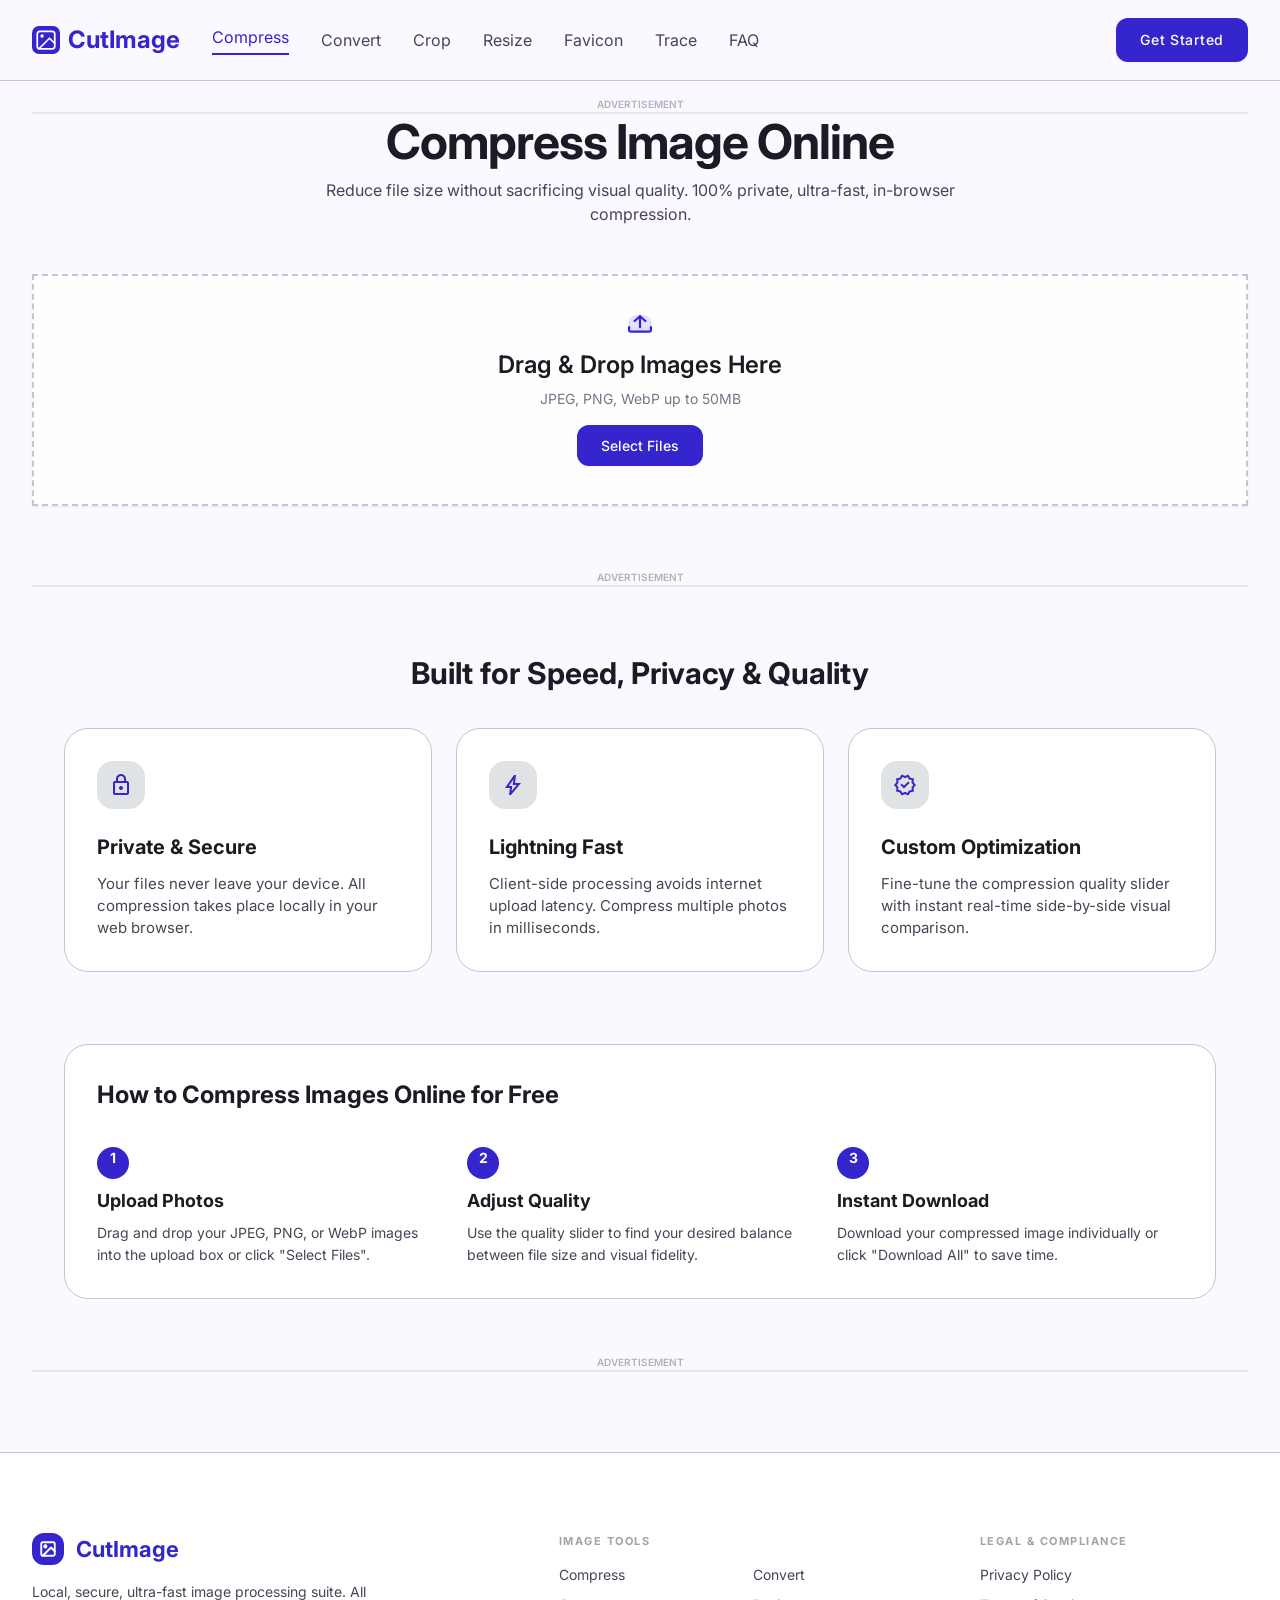
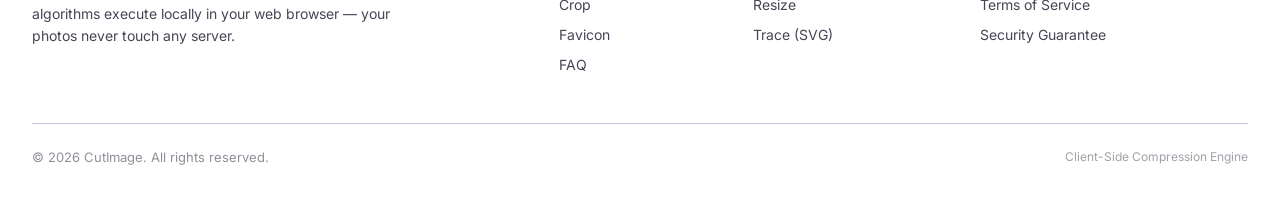
==== commit 0e727fe9: "feat: complete optimization, SEO enhancements, AdSense integration, and Cloudflare Pages setup" ====
--- a/compress.html
+++ b/compress.html
@@ -1,181 +1,304 @@
 <!DOCTYPE html>
 <html lang="en" dir="ltr">
 <head>
-<meta charset="utf-8"/>
-<meta name="viewport" content="width=device-width, initial-scale=1"/>
-<link rel="stylesheet" href="css/styles.css"/>
-<link rel="preconnect" href="https://fonts.googleapis.com"/>
-<link rel="preconnect" href="https://fonts.gstatic.com" crossorigin="anonymous"/>
-<link href="https://fonts.googleapis.com/css2?family=Inter:wght@400;500;600;700;800&display=swap" rel="stylesheet"/>
-<link href="https://fonts.googleapis.com/css2?family=Material+Symbols+Outlined:opsz,wght,FILL,GRAD@20..48,100..700,0..1,-50..200" rel="stylesheet"/>
-<title>Free Image Compressor - JPEG, PNG & WebP | CutImage</title>
-<meta name="description" content="Compress images online for free. Reduce file size without losing quality."/>
-<link rel="icon" href="data:image/svg+xml,%3Csvg xmlns='http://www.w3.org/2000/svg' viewBox='0 0 24 24' fill='none' stroke='%233525cd' stroke-width='2.5'%3E%3Crect x='3' y='3' width='18' height='18' rx='2' ry='2'/%3E%3Ccircle cx='8.5' cy='8.5' r='1.5'/%3E%3Cpolyline points='21 15 16 10 5 21'/%3E%3C/svg%3E" type="image/svg+xml"/>
-<style>
-.drag-active{border-color:#3525cd!important;background:rgba(53,37,205,0.03)!important}
-#split-wrap{position:relative;overflow:hidden;cursor:ew-resize;user-select:none;-webkit-user-select:none}
-#split-wrap .layer{position:absolute;top:0;left:0;width:100%;height:100%}
-#split-wrap .layer img{width:100%;height:100%;object-fit:contain;display:block}
-#split-wrap .divider{position:absolute;top:0;bottom:0;width:3px;background:#4f46e5;z-index:10;pointer-events:none}
-#split-wrap .handle{position:absolute;top:50%;left:50%;transform:translate(-50%,-50%);width:32px;height:32px;border-radius:50%;background:#4f46e5;border:2px solid white;box-shadow:0 2px 6px rgba(0,0,0,0.3);display:flex;align-items:center;justify-content:center;z-index:11;pointer-events:none}
-#split-wrap .label{position:absolute;top:12px;padding:4px 10px;border-radius:9999px;font-size:10px;font-weight:700;color:white;text-transform:uppercase;letter-spacing:1px;z-index:5;pointer-events:none}
-</style>
+  <meta charset="utf-8"/>
+  <meta name="viewport" content="width=device-width, initial-scale=1"/>
+  <title>Free Image Compressor Online - Reduce JPEG, PNG & WebP | CutImage</title>
+  <meta name="description" content="Compress images online for free without losing quality. Reduce JPEG, PNG, and WebP file sizes up to 90% directly in your browser. 100% private, no server uploads."/>
+  <meta name="keywords" content="image compressor, compress jpeg, compress png, compress webp, reduce image size, online photo compressor, lossless image compression, private image compressor"/>
+  <meta name="robots" content="index, follow"/>
+  <link rel="canonical" href="https://imageresize.dev/compress.html"/>
+
+  <!-- Open Graph -->
+  <meta property="og:type" content="website"/>
+  <meta property="og:url" content="https://imageresize.dev/compress.html"/>
+  <meta property="og:title" content="Free Online Image Compressor - Reduce Image File Size | CutImage"/>
+  <meta property="og:description" content="Reduce image file size without losing quality. Client-side browser compression for JPEG, PNG, and WebP."/>
+  <meta property="og:image" content="https://imageresize.dev/images/hero-illustration.svg"/>
+  <meta property="og:site_name" content="CutImage"/>
+
+  <!-- Twitter -->
+  <meta name="twitter:card" content="summary_large_image"/>
+  <meta name="twitter:title" content="Free Image Compressor Online | CutImage"/>
+  <meta name="twitter:description" content="Fast, private, client-side image compression with side-by-side comparison slider."/>
+  <meta name="twitter:image" content="https://imageresize.dev/images/hero-illustration.svg"/>
+
+  <link rel="icon" href="favicon.svg" type="image/svg+xml"/>
+  <link rel="apple-touch-icon" href="apple-touch-icon.svg" type="image/svg+xml"/>
+
+  <link rel="stylesheet" href="css/styles.css"/>
+  <link rel="preconnect" href="https://fonts.googleapis.com"/>
+  <link rel="preconnect" href="https://fonts.gstatic.com" crossorigin="anonymous"/>
+  <link href="https://fonts.googleapis.com/css2?family=Inter:wght@400;500;600;700;800&display=swap" rel="stylesheet"/>
+  <link href="https://fonts.googleapis.com/css2?family=Material+Symbols+Outlined:opsz,wght,FILL,GRAD@20..48,100..700,0..1,-50..200" rel="stylesheet"/>
+
+  <!-- Google AdSense -->
+  <script async src="https://pagead2.googlesyndication.com/pagead/js/adsbygoogle.js?client=ca-pub-XXXXXXXXXXXXXXXX" crossorigin="anonymous"></script>
+
+  <!-- Structured Data -->
+  <script type="application/ld+json">
+  {
+    "@context": "https://schema.org",
+    "@type": "WebApplication",
+    "name": "CutImage Image Compressor",
+    "url": "https://imageresize.dev/compress.html",
+    "description": "Free client-side image compressor. Shrink JPEG, PNG and WebP images with custom quality slider and interactive preview.",
+    "applicationCategory": "MultimediaApplication",
+    "operatingSystem": "All",
+    "browserRequirements": "Requires JavaScript",
+    "offers": {
+      "@type": "Offer",
+      "price": "0",
+      "priceCurrency": "USD"
+    }
+  }
+  </script>
+
+  <style>
+    .drag-active{border-color:#3525cd!important;background:rgba(53,37,205,0.03)!important}
+    #split-wrap{position:relative;overflow:hidden;cursor:ew-resize;user-select:none;-webkit-user-select:none}
+    #split-wrap .layer{position:absolute;top:0;left:0;width:100%;height:100%}
+    #split-wrap .layer img{width:100%;height:100%;object-fit:contain;display:block}
+    #split-wrap .divider{position:absolute;top:0;bottom:0;width:3px;background:#4f46e5;z-index:10;pointer-events:none}
+    #split-wrap .handle{position:absolute;top:50%;left:50%;transform:translate(-50%,-50%);width:32px;height:32px;border-radius:50%;background:#4f46e5;border:2px solid white;box-shadow:0 2px 6px rgba(0,0,0,0.3);display:flex;align-items:center;justify-content:center;z-index:11;pointer-events:none}
+    #split-wrap .label{position:absolute;top:12px;padding:4px 10px;border-radius:9999px;font-size:10px;font-weight:700;color:white;text-transform:uppercase;letter-spacing:1px;z-index:5;pointer-events:none}
+  </style>
 </head>
 <body>
-<div class="min-h-screen flex flex-col" dir="ltr">
-<header class="w-full top-0 sticky bg-surface-bright border-b border-outline-variant z-50 safe-area-top">
-<nav class="flex justify-between items-center h-20 px-margin-x-sm md:px-margin-x max-w-container-max mx-auto">
-<div class="flex items-center gap-stack-lg">
-<a class="font-bold text-[24px] leading-[32px] shrink-0 text-primary" href="index.html">CutImage</a>
-<div class="hidden md:flex items-center gap-8">
-<a class="text-[16px] leading-[24px] transition-colors text-primary border-b-2 border-primary pb-1" href="compress.html">Compress</a>
-<a class="text-[16px] leading-[24px] transition-colors text-on-surface-variant hover:text-primary" href="convert.html">Convert</a>
-<a class="text-[16px] leading-[24px] transition-colors text-on-surface-variant hover:text-primary" href="crop.html">Crop</a>
-<a class="text-[16px] leading-[24px] transition-colors text-on-surface-variant hover:text-primary" href="resize.html">Resize</a>
-<a class="text-[16px] leading-[24px] transition-colors text-on-surface-variant hover:text-primary" href="favicon.html">Favicon</a>
-<a class="text-[16px] leading-[24px] transition-colors text-on-surface-variant hover:text-primary" href="trace.html">Trace</a>
-<a class="text-[16px] leading-[24px] transition-colors text-on-surface-variant hover:text-primary" href="faq.html">FAQ</a>
-</div>
-</div>
-<div class="flex items-center gap-4">
-<a class="bg-primary text-on-primary px-6 py-3 rounded-lg text-[14px] font-medium tracking-[0.7px] leading-[20px] hover:bg-primary-container transition-all" href="compress.html">Get Started</a>
-<button class="md:hidden flex items-center justify-center w-10 h-10 rounded-lg text-on-surface-variant hover:text-primary hover:bg-surface-container-low transition-colors" aria-label="Open menu"><svg width="24" height="24" viewBox="0 0 24 24" fill="none" stroke="currentColor" stroke-width="2" stroke-linecap="round" stroke-linejoin="round"><line x1="3" y1="6" x2="21" y2="6"/><line x1="3" y1="12" x2="21" y2="12"/><line x1="3" y1="18" x2="21" y2="18"/></svg></button>
-</div>
-</nav>
-</header>
-<main class="flex-1">
-<div class="flex flex-col items-stretch max-w-container-max mx-auto pt-28 md:pt-32 pb-section-padding gap-12 md:gap-16">
-<!-- Title -->
-<div class="flex flex-col gap-2 items-center px-margin-x-sm md:px-margin-x">
-<h1 class="text-[48px] font-bold text-[#1b1b24] tracking-[-0.96px] leading-[56px] text-center">Compress Image</h1>
-<div class="max-w-[672px]"><p class="text-[16px] leading-[24px] text-[#464555] text-center">Reduce file size without sacrificing quality. Private, fast, browser-based.</p></div>
-</div>
-<!-- Upload -->
-<div class="flex flex-col gap-6 px-margin-x-sm md:px-margin-x">
-<div id="dropzone" class="backdrop-blur-[6px] bg-[rgba(255,255,255,0.8)] border-2 border-dashed border-[#c7c4d8] flex flex-col items-center justify-center min-h-[200px] px-[34px] py-[38.5px] rounded-[12px] cursor-pointer transition-all hover:border-[#3525cd] hover:bg-[rgba(53,37,205,0.03)]">
-<div class="bg-[#e2dfff] rounded-full flex items-center justify-center w-[48px] h-[48px] mb-4">
-<svg width="22" height="16" viewBox="0 0 22 16" fill="none"><path d="M21 10.75V13.5C21 14.3284 20.3284 15 19.5 15H2.5C1.67157 15 1 14.3284 1 13.5V10.75" stroke="#3525cd" stroke-width="1.5" stroke-linecap="round" stroke-linejoin="round"/><path d="M16 5.25L11 1L6 5.25" stroke="#3525cd" stroke-width="1.5" stroke-linecap="round" stroke-linejoin="round"/><path d="M11 1V11" stroke="#3525cd" stroke-width="1.5" stroke-linecap="round" stroke-linejoin="round"/></svg>
-</div>
-<h2 class="text-[24px] font-semibold text-[#1b1b24] leading-[32px] mb-2">Drag &amp; Drop Images</h2>
-<div class="flex gap-2 items-center justify-center mb-0">
-<div class="bg-[#f0ecf9] rounded-[4px] px-2 py-0.5"><span class="text-[10px] font-bold text-[#464555] uppercase leading-[15px]">JPEG</span></div>
-<div class="bg-[#f0ecf9] rounded-[4px] px-2 py-0.5"><span class="text-[10px] font-bold text-[#464555] uppercase leading-[15px]">PNG</span></div>
-<div class="bg-[#f0ecf9] rounded-[4px] px-2 py-0.5"><span class="text-[10px] font-bold text-[#464555] uppercase leading-[15px]">WEBP</span></div>
-<div class="bg-[#f0ecf9] rounded-[4px] px-2 py-0.5"><span class="text-[10px] font-bold text-[#464555] uppercase leading-[15px]">AVIF</span></div>
-</div>
-<input type="file" id="file-upload" accept="image/*" multiple class="hidden"/>
-<label for="file-upload" class="mt-6 bg-[#3525cd] text-white text-[14px] font-medium tracking-[0.7px] px-8 py-3 rounded-lg cursor-pointer hover:bg-[#2e1fb0] transition-colors inline-block">Choose File</label>
-</div>
-<!-- Settings -->
-<div id="settings-panel" class="backdrop-blur-[6px] bg-[rgba(255,255,255,0.8)] border border-[#c7c4d8] rounded-[12px] p-[25px] shadow-[0px_1px_2px_0px_rgba(0,0,0,0.05)] relative z-10 hidden">
-<div class="flex items-center gap-3 mb-6">
-<div class="bg-[#e2dfff] rounded-full w-8 h-8 flex items-center justify-center"><svg width="17" height="17" viewBox="0 0 17 17" fill="none"><path d="M8 1.5L9.8 5.17L14 5.7L11 8.62L11.6 12.8L8 10.92L4.4 12.8L5 8.62L2 5.7L6.2 5.17L8 1.5Z" stroke="#3525cd" stroke-width="1.5" stroke-linecap="round" stroke-linejoin="round"/></svg></div>
-<h4 class="text-[20px] font-normal text-[#1b1b24] leading-[30px]">Settings</h4>
-</div>
-<div class="flex flex-col md:flex-row gap-6 items-start">
-<div class="flex-[2] flex flex-col gap-6 w-full">
-<!-- Quality -->
-<div>
-<div class="flex items-center justify-between mb-3">
-<span class="text-[14px] font-medium text-[#1b1b24] tracking-[0.7px] leading-[20px]">Quality</span>
-<div class="bg-[#e2dfff] rounded-full px-3 py-1"><span id="q-val" class="text-[14px] font-medium text-[#3525cd]">80%</span></div>
-</div>
-<div class="bg-[#e0e3e5] h-2 rounded-full relative">
-<input type="range" id="q-range" min="1" max="100" value="80" class="absolute inset-0 w-full h-full opacity-0 cursor-pointer z-10"/>
-<div id="q-thumb" class="absolute top-1/2 -translate-y-1/2 w-[18px] h-[18px] bg-[#3525cd] rounded-full shadow pointer-events-none" style="left:calc(80% - 9px)"></div>
-<div id="q-fill" class="h-full bg-[#3525cd] rounded-full" style="width:80%"></div>
-</div>
-</div>
-<!-- Format -->
-<div>
-<span class="text-[14px] font-medium text-[#1b1b24] tracking-[0.7px] leading-[20px] block mb-2">Output Format</span>
-<div class="relative" id="fmt-wrap">
-<button id="fmt-btn" class="bg-[#f5f2ff] border border-[#c7c4d8] rounded-lg px-[17px] py-[11px] w-full flex items-center justify-between text-left">
-<span id="fmt-label" class="text-[14px] font-medium text-[#1b1b24]">WebP (Highly Optimized)</span>
-<svg width="12" height="8" viewBox="0 0 12 8" fill="none"><path d="M1 1.5L6 6.5L11 1.5" stroke="#1b1b24" stroke-width="1.5" stroke-linecap="round" stroke-linejoin="round"/></svg>
-</button>
-<div id="fmt-menu" class="absolute top-full left-0 right-0 mt-1 bg-white border border-[#c7c4d8] rounded-lg shadow-lg z-20 overflow-hidden hidden"></div>
-</div>
-</div>
-<!-- Target Size -->
-<div>
-<span class="text-[14px] font-medium text-[#1b1b24] tracking-[0.7px] leading-[20px] block mb-2">Target Size (KB) <span class="text-[12px] text-[#777587]">(optional)</span></span>
-<input type="number" id="target-kb" min="1" placeholder="e.g. 100" class="bg-[#f5f2ff] border border-[#c7c4d8] rounded-lg px-[17px] py-[11px] w-full text-[14px] font-medium text-[#1b1b24] placeholder:text-[#777587] focus:outline-none focus:border-[#3525cd]"/>
-</div>
-</div>
-<div class="flex-1 flex flex-col gap-3 justify-end md:pt-[36px]">
-<button id="btn-compress" class="bg-[#3525cd] flex items-center justify-center gap-2 py-[14px] rounded-[12px] w-full text-white text-[14px] font-medium tracking-[0.7px] leading-[20px] disabled:opacity-50 disabled:cursor-not-allowed hover:bg-[#2e1fb0] transition-colors shadow">
-<svg width="16" height="16" viewBox="0 0 16 16" fill="none"><path d="M11.5 7.75L8 11.5L4.5 7.75" stroke="white" stroke-width="1.5" stroke-linecap="round" stroke-linejoin="round"/><path d="M8 2V11" stroke="white" stroke-width="1.5" stroke-linecap="round" stroke-linejoin="round"/></svg>
-Compress All
-</button>
-<button id="btn-clear" class="bg-[#eae6f4] flex items-center justify-center gap-2 py-[14px] rounded-[12px] w-full text-[#1b1b24] text-[14px] font-medium tracking-[0.7px] leading-[20px] hover:bg-[#ddd8eb] transition-colors">Clear All</button>
-</div>
-</div>
-</div>
-</div>
-<!-- Results -->
-<div id="results-hdr" class="flex flex-col gap-6 px-margin-x-sm md:px-margin-x pt-2 hidden">
-<div class="flex items-center justify-between pb-4 border-b border-[#c7c4d8]">
-<h2 class="text-[24px] font-semibold text-[#1b1b24] leading-[32px]">Compressed Images</h2>
-<div class="flex gap-3 items-center">
-<button id="btn-clearall" class="border border-[#c7c4d8] rounded-lg flex items-center gap-2 px-[17px] py-[9px] text-[14px] font-medium text-[#1b1b24] hover:bg-gray-50 transition-colors">Clear All</button>
-<button id="btn-dlall" class="bg-[#3525cd] rounded-lg flex items-center gap-2 py-[9px] px-6 text-[14px] font-medium text-white tracking-[0.7px] leading-[20px] hover:bg-[#2e1fb0] transition-colors hidden">Download All</button>
-</div>
-</div>
-<div id="stats" class="flex items-center gap-4 hidden">
-<div class="flex flex-col"><span class="text-[10px] font-bold text-[#777587] tracking-[1px] uppercase leading-[15px]">Compressed</span><span id="st-comp" class="text-[12px] font-bold text-[#3525cd] leading-[18px]">0 KB</span></div>
-<div class="flex flex-col items-end"><span class="text-[10px] font-bold text-[#777587] tracking-[1px] uppercase leading-[15px]">Saved</span><span id="st-save" class="text-[12px] font-bold text-[#3525cd] leading-[18px]">0%</span></div>
-<div class="flex flex-col ml-auto"><span class="text-[10px] font-bold text-[#777587] tracking-[1px] uppercase leading-[15px]">Original</span><span id="st-orig" class="text-[12px] font-normal text-[#464555] leading-[18px]">0 KB</span></div>
-</div>
-</div>
-<div id="cards-wrap" class="flex flex-col gap-6 px-margin-x-sm md:px-margin-x pt-2 hidden">
-<div id="cards" class="grid grid-cols-1 md:grid-cols-2 lg:grid-cols-3 gap-6"></div>
-</div>
-<!-- Features -->
-<section class="flex flex-col gap-8 max-w-[1216px] px-margin-x-sm md:px-margin-x w-full">
-<h2 class="text-[24px] font-semibold text-[#1b1b24] leading-[32px] text-center">Built for Speed, Privacy &amp; Quality</h2>
-<div class="grid grid-cols-1 md:grid-cols-3 gap-6 w-full">
-<div class="bg-surface-container-lowest p-8 rounded-2xl border border-outline-variant hover:shadow-lg transition-all duration-300"><div class="bg-secondary-container rounded-full w-12 h-12 flex items-center justify-center text-primary mb-6"><span class="material-symbols-outlined">lock</span></div><h3 class="text-[24px] font-semibold leading-[32px] mb-4">Private &amp; Secure</h3><p class="text-[16px] leading-[24px] text-on-surface-variant">Your files never leave your device. All processing happens locally in your browser.</p></div>
-<div class="bg-surface-container-lowest p-8 rounded-2xl border border-outline-variant hover:shadow-lg transition-all duration-300"><div class="bg-secondary-container rounded-full w-12 h-12 flex items-center justify-center text-primary mb-6"><span class="material-symbols-outlined">bolt</span></div><h3 class="text-[24px] font-semibold leading-[32px] mb-4">Lightning Fast</h3><p class="text-[16px] leading-[24px] text-on-surface-variant">Advanced algorithms compress your images in milliseconds, not minutes.</p></div>
-<div class="bg-surface-container-lowest p-8 rounded-2xl border border-outline-variant hover:shadow-lg transition-all duration-300"><div class="bg-secondary-container rounded-full w-12 h-12 flex items-center justify-center text-primary mb-6"><span class="material-symbols-outlined">verified</span></div><h3 class="text-[24px] font-semibold leading-[32px] mb-4">Zero Loss</h3><p class="text-[16px] leading-[24px] text-on-surface-variant">Smart optimization ensures your images stay crisp and clear while being much smaller.</p></div>
-</div>
-</section>
-</div>
-</main>
-<!-- Preview Modal -->
-<div id="modal" class="fixed inset-0 z-50 flex items-center justify-center p-4 backdrop-blur-[4px] bg-[rgba(27,27,36,0.6)] hidden">
-<div class="bg-white rounded-lg shadow-2xl w-full max-w-[1024px] max-h-[90vh] overflow-auto">
-<div class="flex items-center justify-between px-6 pt-4 pb-4 border-b border-[#c7c4d8]">
-<h3 class="text-[24px] font-semibold text-[#1b1b24] leading-[32px]">Image Comparison</h3>
-<button id="modal-x" class="rounded-full hover:bg-gray-100 p-1 transition-colors"><svg width="14" height="14" viewBox="0 0 14 14" fill="none"><path d="M13 1L1 13" stroke="#1b1b24" stroke-width="1.5" stroke-linecap="round"/><path d="M1 1L13 13" stroke="#1b1b24" stroke-width="1.5" stroke-linecap="round"/></svg></button>
-</div>
-<div class="p-6">
-<div class="flex justify-center mb-6">
-<div class="bg-[#f5f2ff] flex items-center gap-1 p-1 rounded-lg">
-<button id="v-side" class="px-4 py-2 rounded-md text-[16px] leading-[24px] transition-all bg-white text-[#3525cd] shadow-sm">Side by Side</button>
-<button id="v-split" class="px-4 py-2 rounded-md text-[16px] leading-[24px] transition-all text-[#444749]">Split View</button>
-</div>
-</div>
-<div id="pv-body"></div>
-</div>
-</div>
-</div>
-<!-- Footer -->
-<footer class="w-full border-t border-outline-variant bg-surface-container-lowest">
-<div class="px-margin-x-sm md:px-margin-x max-w-container-max mx-auto pt-section-padding-sm md:pt-section-padding pb-12 md:pb-16">
-<div class="grid grid-cols-1 md:grid-cols-12 gap-8 md:gap-12">
-<div class="md:col-span-5 flex flex-col gap-4">
-<div class="flex items-center gap-3"><div class="w-8 h-8 bg-primary rounded-lg flex items-center justify-center"><svg width="18" height="18" viewBox="0 0 24 24" fill="none" stroke="white" stroke-width="2.5" stroke-linecap="round" stroke-linejoin="round"><rect x="3" y="3" width="18" height="18" rx="2" ry="2"/><circle cx="8.5" cy="8.5" r="1.5"/><polyline points="21 15 16 10 5 21"/></svg></div><span class="font-bold text-[22px] leading-[28px] text-primary">CutImage</span></div>
-<p class="text-[14px] leading-[22px] text-on-surface-variant max-w-[400px]">Local, secure, fast image processing. All tools run entirely in your browser — nothing is uploaded to servers.</p>
-<div class="flex items-center gap-3 pt-1"><span class="inline-flex items-center gap-1.5 text-[12px] text-on-surface-variant/60"><span class="w-2 h-2 rounded-full bg-success inline-block"></span>All systems online</span></div>
-</div>
-<div class="md:col-span-4 flex flex-col gap-4"><span class="text-[11px] font-bold text-on-surface-variant/50 tracking-[1.5px] uppercase leading-[16px]">Tools</span><nav class="grid grid-cols-2 gap-x-4 gap-y-2.5"><a class="text-[14px] leading-[20px] text-on-surface-variant hover:text-primary transition-colors w-fit" href="compress.html">Compress</a><a class="text-[14px] leading-[20px] text-on-surface-variant hover:text-primary transition-colors w-fit" href="convert.html">Convert</a><a class="text-[14px] leading-[20px] text-on-surface-variant hover:text-primary transition-colors w-fit" href="crop.html">Crop</a><a class="text-[14px] leading-[20px] text-on-surface-variant hover:text-primary transition-colors w-fit" href="resize.html">Resize</a><a class="text-[14px] leading-[20px] text-on-surface-variant hover:text-primary transition-colors w-fit" href="favicon.html">Favicon</a><a class="text-[14px] leading-[20px] text-on-surface-variant hover:text-primary transition-colors w-fit" href="trace.html">Trace</a><a class="text-[14px] leading-[20px] text-on-surface-variant hover:text-primary transition-colors w-fit" href="faq.html">FAQ</a></nav></div>
-<div class="md:col-span-3 flex flex-col gap-4"><span class="text-[11px] font-bold text-on-surface-variant/50 tracking-[1.5px] uppercase leading-[16px]">Legal</span><nav class="flex flex-col gap-2.5"><a class="text-[14px] leading-[20px] text-on-surface-variant hover:text-primary transition-colors w-fit" href="privacy.html">Privacy</a><a class="text-[14px] leading-[20px] text-on-surface-variant hover:text-primary transition-colors w-fit" href="terms.html">Terms</a></nav></div>
-</div>
-<div class="mt-10 md:mt-12 pt-6 border-t border-outline-variant flex flex-col sm:flex-row items-center justify-between gap-4"><p class="text-[13px] leading-[18px] text-on-surface-variant/60">&copy; 2026 CutImage. All rights reserved.</p><p class="text-[12px] leading-[16px] text-on-surface-variant/40">Made with ♥ for the web</p></div>
-</div>
-</footer>
-</div>
-<script src="js/compress.js"></script>
+  <div class="min-h-screen flex flex-col" dir="ltr">
+    <!-- Header -->
+    <header class="w-full top-0 sticky bg-surface-bright border-b border-outline-variant z-50 safe-area-top">
+      <nav class="flex justify-between items-center h-20 px-margin-x-sm md:px-margin-x max-w-container-max mx-auto">
+        <div class="flex items-center gap-stack-lg">
+          <a class="font-bold text-[24px] leading-[32px] shrink-0 text-primary flex items-center gap-2" href="index.html">
+            <svg width="28" height="28" viewBox="0 0 32 32" fill="none">
+              <rect width="32" height="32" rx="8" fill="#3525cd"/>
+              <rect x="6" y="6" width="20" height="20" rx="3" stroke="#ffffff" stroke-width="2"/>
+              <circle cx="11.5" cy="11.5" r="2" fill="#ffffff"/>
+              <polyline points="26 20 20 14 8 26" stroke="#ffffff" stroke-width="2" stroke-linecap="round" stroke-linejoin="round"/>
+            </svg>
+            CutImage
+          </a>
+          <div class="hidden md:flex items-center gap-8">
+            <a class="text-[16px] leading-[24px] transition-colors text-primary border-b-2 border-primary pb-1" href="compress.html">Compress</a>
+            <a class="text-[16px] leading-[24px] transition-colors text-on-surface-variant hover:text-primary" href="convert.html">Convert</a>
+            <a class="text-[16px] leading-[24px] transition-colors text-on-surface-variant hover:text-primary" href="crop.html">Crop</a>
+            <a class="text-[16px] leading-[24px] transition-colors text-on-surface-variant hover:text-primary" href="resize.html">Resize</a>
+            <a class="text-[16px] leading-[24px] transition-colors text-on-surface-variant hover:text-primary" href="favicon.html">Favicon</a>
+            <a class="text-[16px] leading-[24px] transition-colors text-on-surface-variant hover:text-primary" href="trace.html">Trace</a>
+            <a class="text-[16px] leading-[24px] transition-colors text-on-surface-variant hover:text-primary" href="faq.html">FAQ</a>
+          </div>
+        </div>
+        <div class="flex items-center gap-4">
+          <a class="bg-primary text-on-primary px-6 py-3 rounded-lg text-[14px] font-medium tracking-[0.7px] leading-[20px] hover:bg-primary-container transition-all shadow-sm" href="compress.html">Get Started</a>
+          <button class="md:hidden flex items-center justify-center w-10 h-10 rounded-lg text-on-surface-variant hover:text-primary hover:bg-surface-container-low transition-colors" aria-label="Open menu" aria-expanded="false">
+            <svg width="24" height="24" viewBox="0 0 24 24" fill="none" stroke="currentColor" stroke-width="2" stroke-linecap="round" stroke-linejoin="round">
+              <line x1="3" y1="6" x2="21" y2="6"/><line x1="3" y1="12" x2="21" y2="12"/><line x1="3" y1="18" x2="21" y2="18"/>
+            </svg>
+          </button>
+        </div>
+      </nav>
+    </header>
+
+    <!-- Top Ad Placement -->
+    <div class="w-full max-w-container-max mx-auto px-margin-x-sm md:px-margin-x pt-4">
+      <div class="text-[10px] uppercase tracking-wider text-on-surface-variant/40 text-center mb-1 font-semibold">Advertisement</div>
+      <div class="min-h-[90px] bg-surface-container-low/60 border border-outline-variant/40 rounded-xl flex items-center justify-center overflow-hidden">
+        <ins class="adsbygoogle"
+             style="display:block"
+             data-ad-client="ca-pub-XXXXXXXXXXXXXXXX"
+             data-ad-slot="1234567890"
+             data-ad-format="auto"
+             data-full-width-responsive="true"></ins>
+      </div>
+    </div>
+
+    <main class="flex-1">
+      <div class="flex flex-col items-stretch max-w-container-max mx-auto pt-16 md:pt-20 pb-section-padding gap-12">
+        <!-- Title -->
+        <div class="flex flex-col gap-2 items-center px-margin-x-sm md:px-margin-x">
+          <h1 class="text-[36px] md:text-[48px] font-bold text-[#1b1b24] tracking-[-0.96px] leading-[44px] md:leading-[56px] text-center">Compress Image Online</h1>
+          <div class="max-w-[672px]"><p class="text-[16px] leading-[24px] text-[#464555] text-center">Reduce file size without sacrificing visual quality. 100% private, ultra-fast, in-browser compression.</p></div>
+        </div>
+
+        <!-- Upload Zone -->
+        <div class="flex flex-col gap-6 px-margin-x-sm md:px-margin-x">
+          <div id="dropzone" class="backdrop-blur-[6px] bg-[rgba(255,255,255,0.8)] border-2 border-dashed border-[#c7c4d8] flex flex-col items-center justify-center min-h-[220px] px-[34px] py-[38.5px] rounded-[16px] cursor-pointer transition-all hover:border-[#3525cd] hover:bg-[rgba(53,37,205,0.03)] shadow-sm">
+            <div class="bg-[#e2dfff] rounded-full flex items-center justify-center w-[54px] h-[54px] mb-4">
+              <svg width="24" height="18" viewBox="0 0 22 16" fill="none"><path d="M21 10.75V13.5C21 14.3284 20.3284 15 19.5 15H2.5C1.67157 15 1 14.3284 1 13.5V10.75" stroke="#3525cd" stroke-width="2" stroke-linecap="round" stroke-linejoin="round"/><path d="M16 5.25L11 1L6 5.25" stroke="#3525cd" stroke-width="2" stroke-linecap="round" stroke-linejoin="round"/><path d="M11 1V11" stroke="#3525cd" stroke-width="2" stroke-linecap="round" stroke-linejoin="round"/></svg>
+            </div>
+            <h2 class="text-[22px] md:text-[24px] font-semibold text-[#1b1b24] leading-[32px] mb-2">Drag &amp; Drop Images Here</h2>
+            <div class="flex gap-2 items-center justify-center mb-0">
+              <p class="text-[14px] leading-[20px] text-[#777587]">JPEG, PNG, WebP up to 50MB</p>
+            </div>
+            <input type="file" id="file-input" multiple accept="image/jpeg,image/png,image/webp,image/avif,image/gif" class="hidden"/>
+            <label for="file-input" class="mt-4 inline-block bg-primary text-on-primary px-6 py-2.5 rounded-lg text-[14px] font-medium cursor-pointer hover:bg-primary-container transition-colors shadow-sm">Select Files</label>
+          </div>
+
+          <!-- Controls Bar -->
+          <div id="controls-bar" class="flex flex-col gap-4 hidden">
+            <div class="flex flex-wrap justify-between items-center gap-4">
+              <div class="flex items-center gap-3">
+                <span class="text-[14px] font-bold text-[#1b1b24]" id="file-count">0 files loaded</span>
+              </div>
+              <div class="flex gap-3 items-center">
+                <button id="btn-clearall" class="border border-[#c7c4d8] rounded-lg flex items-center gap-2 px-[17px] py-[9px] text-[14px] font-medium text-[#1b1b24] hover:bg-gray-50 transition-colors">Clear All</button>
+                <button id="btn-dlall" class="bg-[#3525cd] rounded-lg flex items-center gap-2 py-[9px] px-6 text-[14px] font-medium text-white tracking-[0.7px] leading-[20px] hover:bg-[#2e1fb0] transition-colors hidden">Download All</button>
+              </div>
+            </div>
+            <div id="stats" class="flex items-center gap-4 hidden bg-surface-container-low p-4 rounded-xl">
+              <div class="flex flex-col"><span class="text-[10px] font-bold text-[#777587] tracking-[1px] uppercase leading-[15px]">Compressed</span><span id="st-comp" class="text-[14px] font-bold text-[#3525cd] leading-[18px]">0 KB</span></div>
+              <div class="flex flex-col items-end"><span class="text-[10px] font-bold text-[#777587] tracking-[1px] uppercase leading-[15px]">Saved</span><span id="st-save" class="text-[14px] font-bold text-[#3525cd] leading-[18px]">0%</span></div>
+              <div class="flex flex-col ml-auto"><span class="text-[10px] font-bold text-[#777587] tracking-[1px] uppercase leading-[15px]">Original</span><span id="st-orig" class="text-[14px] font-normal text-[#464555] leading-[18px]">0 KB</span></div>
+            </div>
+          </div>
+
+          <!-- Cards Grid -->
+          <div id="cards-wrap" class="flex flex-col gap-6 pt-2 hidden">
+            <div id="cards" class="grid grid-cols-1 md:grid-cols-2 lg:grid-cols-3 gap-6"></div>
+          </div>
+        </div>
+
+        <!-- Mid-Content Ad Placement -->
+        <div class="w-full max-w-container-max mx-auto px-margin-x-sm md:px-margin-x py-4">
+          <div class="text-[10px] uppercase tracking-wider text-on-surface-variant/40 text-center mb-1 font-semibold">Advertisement</div>
+          <div class="min-h-[250px] bg-surface-container-low/60 border border-outline-variant/40 rounded-xl flex items-center justify-center overflow-hidden">
+            <ins class="adsbygoogle"
+                 style="display:block"
+                 data-ad-client="ca-pub-XXXXXXXXXXXXXXXX"
+                 data-ad-slot="2345678901"
+                 data-ad-format="auto"
+                 data-full-width-responsive="true"></ins>
+          </div>
+        </div>
+
+        <!-- Features -->
+        <section class="flex flex-col gap-8 max-w-[1216px] px-margin-x-sm md:px-margin-x w-full mx-auto">
+          <h2 class="text-[26px] md:text-[30px] font-bold text-[#1b1b24] leading-[36px] text-center">Built for Speed, Privacy &amp; Quality</h2>
+          <div class="grid grid-cols-1 md:grid-cols-3 gap-6 w-full">
+            <div class="bg-surface-container-lowest p-8 rounded-2xl border border-outline-variant hover:shadow-lg transition-all duration-300">
+              <div class="bg-secondary-container rounded-xl w-12 h-12 flex items-center justify-center text-primary mb-6"><span class="material-symbols-outlined">lock</span></div>
+              <h3 class="text-[20px] font-bold leading-[28px] mb-3">Private &amp; Secure</h3>
+              <p class="text-[15px] leading-[22px] text-on-surface-variant">Your files never leave your device. All compression takes place locally in your web browser.</p>
+            </div>
+            <div class="bg-surface-container-lowest p-8 rounded-2xl border border-outline-variant hover:shadow-lg transition-all duration-300">
+              <div class="bg-secondary-container rounded-xl w-12 h-12 flex items-center justify-center text-primary mb-6"><span class="material-symbols-outlined">bolt</span></div>
+              <h3 class="text-[20px] font-bold leading-[28px] mb-3">Lightning Fast</h3>
+              <p class="text-[15px] leading-[22px] text-on-surface-variant">Client-side processing avoids internet upload latency. Compress multiple photos in milliseconds.</p>
+            </div>
+            <div class="bg-surface-container-lowest p-8 rounded-2xl border border-outline-variant hover:shadow-lg transition-all duration-300">
+              <div class="bg-secondary-container rounded-xl w-12 h-12 flex items-center justify-center text-primary mb-6"><span class="material-symbols-outlined">verified</span></div>
+              <h3 class="text-[20px] font-bold leading-[28px] mb-3">Custom Optimization</h3>
+              <p class="text-[15px] leading-[22px] text-on-surface-variant">Fine-tune the compression quality slider with instant real-time side-by-side visual comparison.</p>
+            </div>
+          </div>
+        </section>
+
+        <!-- SEO Article & Guide: How to compress images -->
+        <section class="max-w-[1216px] px-margin-x-sm md:px-margin-x w-full mx-auto pt-6">
+          <div class="bg-surface-container-lowest border border-outline-variant rounded-2xl p-8 md:p-12 space-y-6">
+            <h2 class="text-[24px] md:text-[28px] font-bold text-on-surface">How to Compress Images Online for Free</h2>
+            <div class="grid grid-cols-1 md:grid-cols-3 gap-6 pt-2">
+              <div class="space-y-2">
+                <span class="inline-block w-8 h-8 rounded-full bg-primary text-white text-center leading-8 font-bold text-[14px]">1</span>
+                <h3 class="font-bold text-[18px]">Upload Photos</h3>
+                <p class="text-[14px] text-on-surface-variant leading-[22px]">Drag and drop your JPEG, PNG, or WebP images into the upload box or click "Select Files".</p>
+              </div>
+              <div class="space-y-2">
+                <span class="inline-block w-8 h-8 rounded-full bg-primary text-white text-center leading-8 font-bold text-[14px]">2</span>
+                <h3 class="font-bold text-[18px]">Adjust Quality</h3>
+                <p class="text-[14px] text-on-surface-variant leading-[22px]">Use the quality slider to find your desired balance between file size and visual fidelity.</p>
+              </div>
+              <div class="space-y-2">
+                <span class="inline-block w-8 h-8 rounded-full bg-primary text-white text-center leading-8 font-bold text-[14px]">3</span>
+                <h3 class="font-bold text-[18px]">Instant Download</h3>
+                <p class="text-[14px] text-on-surface-variant leading-[22px]">Download your compressed image individually or click "Download All" to save time.</p>
+              </div>
+            </div>
+          </div>
+        </section>
+
+        <!-- Bottom Ad Placement -->
+        <div class="w-full max-w-container-max mx-auto px-margin-x-sm md:px-margin-x pt-2">
+          <div class="text-[10px] uppercase tracking-wider text-on-surface-variant/40 text-center mb-1 font-semibold">Advertisement</div>
+          <div class="min-h-[90px] bg-surface-container-low/60 border border-outline-variant/40 rounded-xl flex items-center justify-center overflow-hidden">
+            <ins class="adsbygoogle"
+                 style="display:block"
+                 data-ad-client="ca-pub-XXXXXXXXXXXXXXXX"
+                 data-ad-slot="3456789012"
+                 data-ad-format="auto"
+                 data-full-width-responsive="true"></ins>
+          </div>
+        </div>
+      </div>
+    </main>
+
+    <!-- Preview Modal -->
+    <div id="modal" class="fixed inset-0 z-50 flex items-center justify-center p-4 backdrop-blur-[4px] bg-[rgba(27,27,36,0.6)] hidden">
+      <div class="bg-white rounded-xl shadow-2xl w-full max-w-[1024px] max-h-[90vh] overflow-auto">
+        <div class="flex items-center justify-between px-6 pt-4 pb-4 border-b border-[#c7c4d8]">
+          <h3 class="text-[20px] font-semibold text-[#1b1b24] leading-[28px]">Image Comparison</h3>
+          <button id="modal-x" class="rounded-full hover:bg-gray-100 p-2 transition-colors">
+            <svg width="14" height="14" viewBox="0 0 14 14" fill="none"><path d="M13 1L1 13" stroke="#1b1b24" stroke-width="2" stroke-linecap="round"/><path d="M1 1L13 13" stroke="#1b1b24" stroke-width="2" stroke-linecap="round"/></svg>
+          </button>
+        </div>
+        <div class="p-6">
+          <div class="flex justify-center mb-6">
+            <div class="bg-[#f5f2ff] flex items-center gap-1 p-1 rounded-lg">
+              <button id="v-side" class="px-4 py-2 rounded-md text-[15px] font-medium leading-[22px] transition-all bg-white text-[#3525cd] shadow-sm">Side by Side</button>
+              <button id="v-split" class="px-4 py-2 rounded-md text-[15px] font-medium leading-[22px] transition-all text-[#444749]">Split View</button>
+            </div>
+          </div>
+          <div id="pv-body"></div>
+        </div>
+      </div>
+    </div>
+
+    <!-- Footer -->
+    <footer class="w-full border-t border-outline-variant bg-surface-container-lowest">
+      <div class="px-margin-x-sm md:px-margin-x max-w-container-max mx-auto pt-section-padding-sm md:pt-section-padding pb-12">
+        <div class="grid grid-cols-1 md:grid-cols-12 gap-8 md:gap-12">
+          <div class="md:col-span-5 flex flex-col gap-4">
+            <div class="flex items-center gap-3">
+              <div class="w-8 h-8 bg-primary rounded-lg flex items-center justify-center">
+                <svg width="18" height="18" viewBox="0 0 24 24" fill="none" stroke="white" stroke-width="2.5" stroke-linecap="round" stroke-linejoin="round"><rect x="3" y="3" width="18" height="18" rx="2" ry="2"/><circle cx="8.5" cy="8.5" r="1.5"/><polyline points="21 15 16 10 5 21"/></svg>
+              </div>
+              <span class="font-bold text-[22px] leading-[28px] text-primary">CutImage</span>
+            </div>
+            <p class="text-[14px] leading-[22px] text-on-surface-variant max-w-[400px]">
+              Local, secure, ultra-fast image processing suite. All algorithms execute locally in your web browser — your photos never touch any server.
+            </p>
+          </div>
+          <div class="md:col-span-4 flex flex-col gap-4">
+            <span class="text-[11px] font-bold text-on-surface-variant/50 tracking-[1.5px] uppercase leading-[16px]">Image Tools</span>
+            <nav class="grid grid-cols-2 gap-x-4 gap-y-2.5">
+              <a class="text-[14px] leading-[20px] text-on-surface-variant hover:text-primary transition-colors" href="compress.html">Compress</a>
+              <a class="text-[14px] leading-[20px] text-on-surface-variant hover:text-primary transition-colors" href="convert.html">Convert</a>
+              <a class="text-[14px] leading-[20px] text-on-surface-variant hover:text-primary transition-colors" href="crop.html">Crop</a>
+              <a class="text-[14px] leading-[20px] text-on-surface-variant hover:text-primary transition-colors" href="resize.html">Resize</a>
+              <a class="text-[14px] leading-[20px] text-on-surface-variant hover:text-primary transition-colors" href="favicon.html">Favicon</a>
+              <a class="text-[14px] leading-[20px] text-on-surface-variant hover:text-primary transition-colors" href="trace.html">Trace (SVG)</a>
+              <a class="text-[14px] leading-[20px] text-on-surface-variant hover:text-primary transition-colors" href="faq.html">FAQ</a>
+            </nav>
+          </div>
+          <div class="md:col-span-3 flex flex-col gap-4">
+            <span class="text-[11px] font-bold text-on-surface-variant/50 tracking-[1.5px] uppercase leading-[16px]">Legal & Compliance</span>
+            <nav class="flex flex-col gap-2.5">
+              <a class="text-[14px] leading-[20px] text-on-surface-variant hover:text-primary transition-colors" href="privacy.html">Privacy Policy</a>
+              <a class="text-[14px] leading-[20px] text-on-surface-variant hover:text-primary transition-colors" href="terms.html">Terms of Service</a>
+              <a class="text-[14px] leading-[20px] text-on-surface-variant hover:text-primary transition-colors" href="faq.html#privacy">Security Guarantee</a>
+            </nav>
+          </div>
+        </div>
+        <div class="mt-10 md:mt-12 pt-6 border-t border-outline-variant flex flex-col sm:flex-row items-center justify-between gap-4">
+          <p class="text-[13px] leading-[18px] text-on-surface-variant/60">&copy; 2026 CutImage. All rights reserved.</p>
+          <p class="text-[12px] leading-[16px] text-on-surface-variant/50">Client-Side Compression Engine</p>
+        </div>
+      </div>
+    </footer>
+  </div>
+
+  <script src="js/app.js"></script>
+  <script src="js/compress.js"></script>
 </body>
 </html>
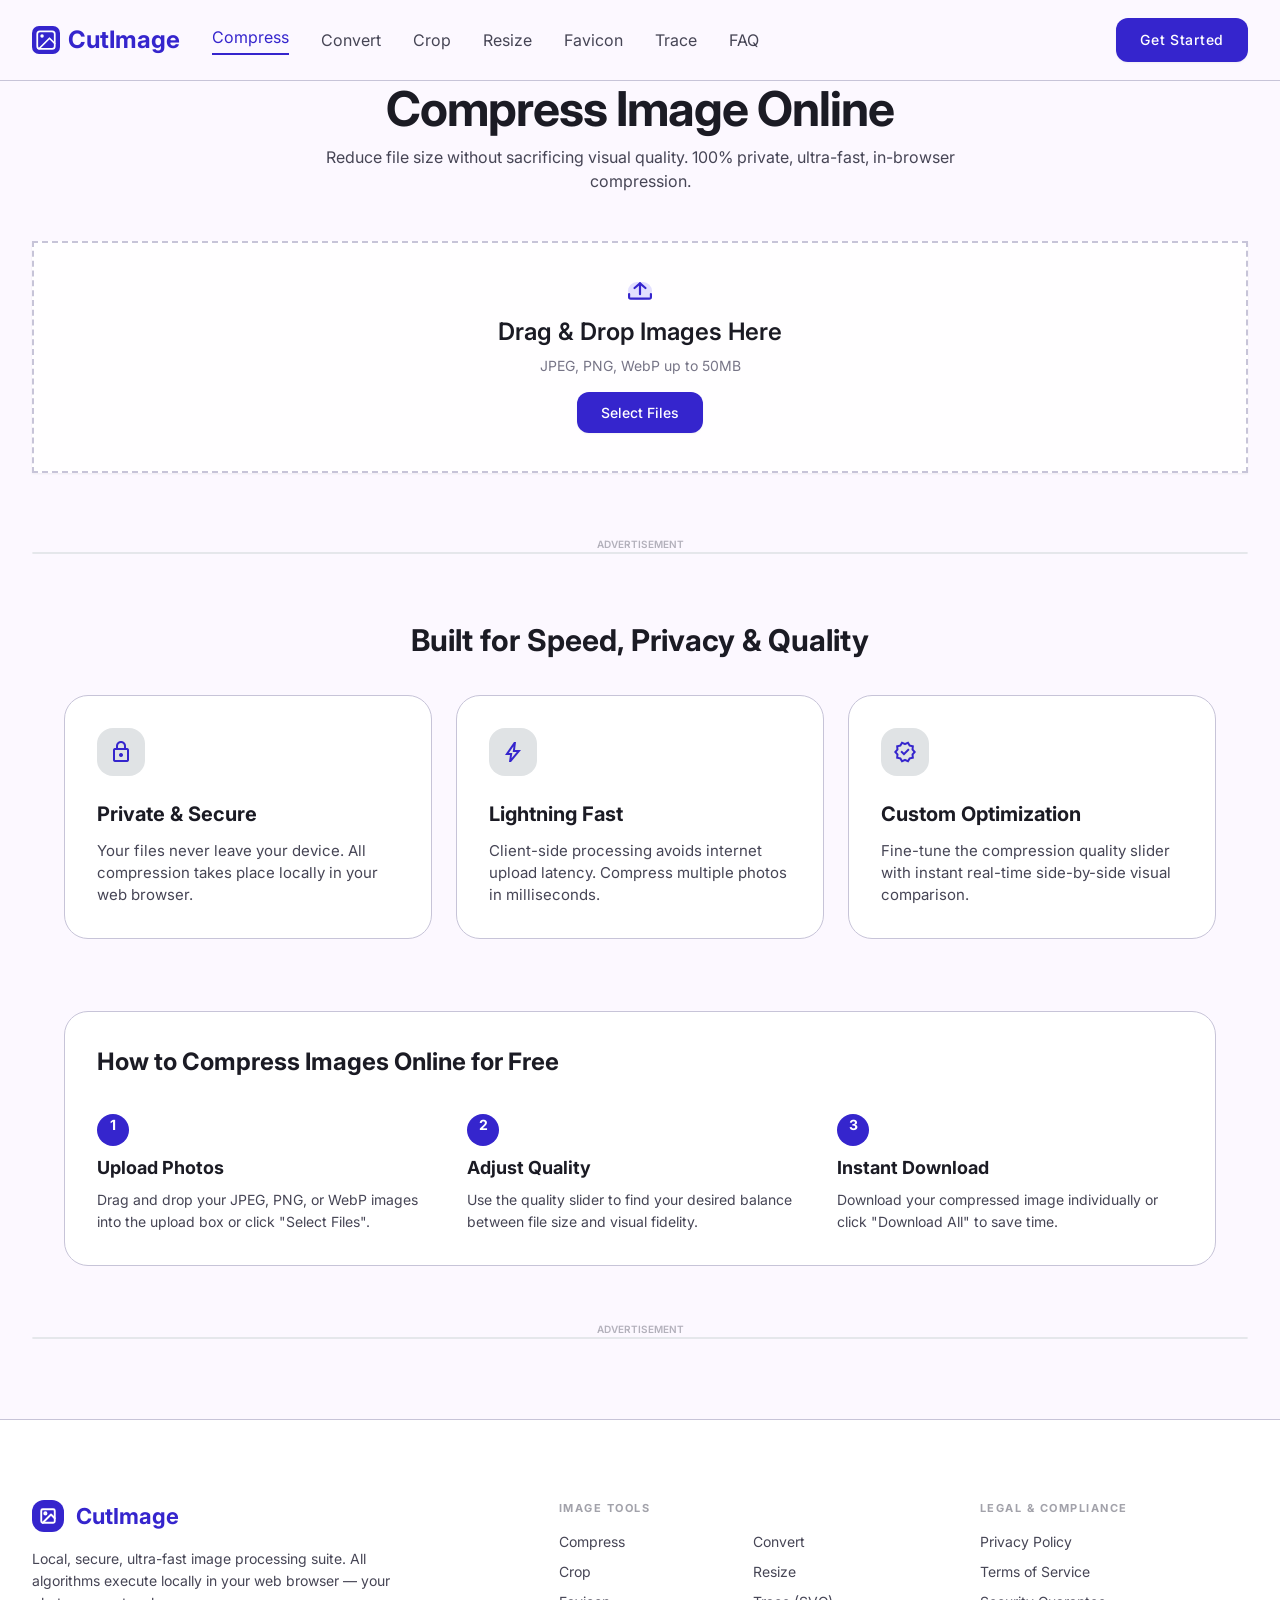
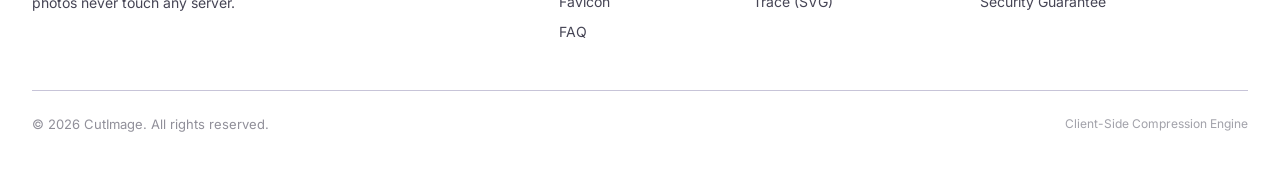
==== commit 62ce616a: "fix(ui): restore index layout, perfect button ratios, and remove intrusive top ads" ====
--- a/compress.html
+++ b/compress.html
@@ -100,19 +100,6 @@
       </nav>
     </header>
 
-    <!-- Top Ad Placement -->
-    <div class="w-full max-w-container-max mx-auto px-margin-x-sm md:px-margin-x pt-4">
-      <div class="text-[10px] uppercase tracking-wider text-on-surface-variant/40 text-center mb-1 font-semibold">Advertisement</div>
-      <div class="min-h-[90px] bg-surface-container-low/60 border border-outline-variant/40 rounded-xl flex items-center justify-center overflow-hidden">
-        <ins class="adsbygoogle"
-             style="display:block"
-             data-ad-client="ca-pub-XXXXXXXXXXXXXXXX"
-             data-ad-slot="1234567890"
-             data-ad-format="auto"
-             data-full-width-responsive="true"></ins>
-      </div>
-    </div>
-
     <main class="flex-1">
       <div class="flex flex-col items-stretch max-w-container-max mx-auto pt-16 md:pt-20 pb-section-padding gap-12">
         <!-- Title -->
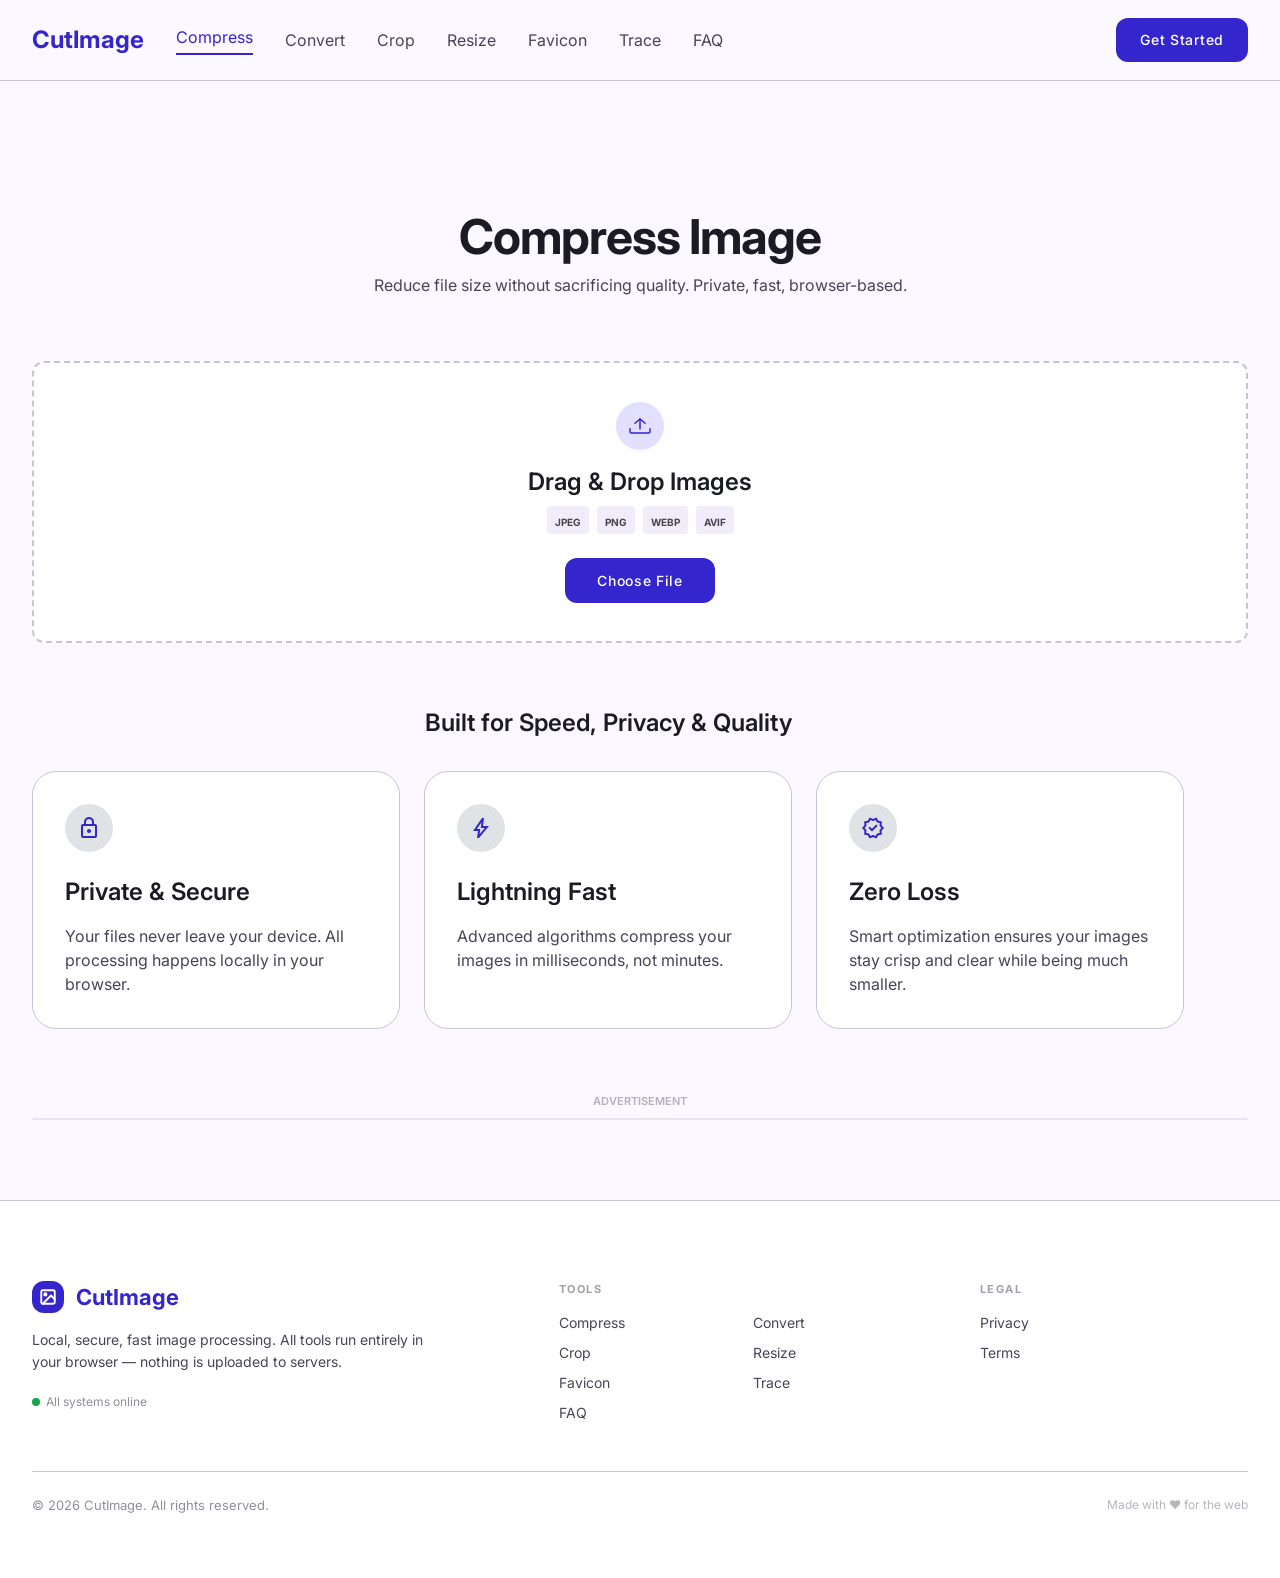
==== commit 0a14fd3f: "fix(ui): restore original design geometry, button ratios, and non-intrusive ad placement across all " ====
--- a/compress.html
+++ b/compress.html
@@ -3,24 +3,28 @@
 <head>
   <meta charset="utf-8"/>
   <meta name="viewport" content="width=device-width, initial-scale=1"/>
-  <title>Free Image Compressor Online - Reduce JPEG, PNG & WebP | CutImage</title>
-  <meta name="description" content="Compress images online for free without losing quality. Reduce JPEG, PNG, and WebP file sizes up to 90% directly in your browser. 100% private, no server uploads."/>
-  <meta name="keywords" content="image compressor, compress jpeg, compress png, compress webp, reduce image size, online photo compressor, lossless image compression, private image compressor"/>
+  <title>Free Image Compressor - JPEG, PNG & WebP | CutImage</title>
+  <meta name="description" content="Compress images online for free. Reduce file size up to 90% without losing quality. Fast, private, client-side batch compression."/>
+  <meta name="keywords" content="image compressor, compress image, reduce image size, compress jpeg, compress png, compress webp, online image optimizer"/>
   <meta name="robots" content="index, follow"/>
   <link rel="canonical" href="https://imageresize.dev/compress.html"/>
+
+  <!-- Alternate hreflangs -->
+  <link rel="alternate" hreflang="en" href="https://imageresize.dev/compress.html"/>
+  <link rel="alternate" hreflang="x-default" href="https://imageresize.dev/compress.html"/>
 
   <!-- Open Graph -->
   <meta property="og:type" content="website"/>
   <meta property="og:url" content="https://imageresize.dev/compress.html"/>
-  <meta property="og:title" content="Free Online Image Compressor - Reduce Image File Size | CutImage"/>
-  <meta property="og:description" content="Reduce image file size without losing quality. Client-side browser compression for JPEG, PNG, and WebP."/>
+  <meta property="og:title" content="Free Image Compressor - CutImage"/>
+  <meta property="og:description" content="Compress JPEG, PNG, and WebP images directly in your browser with zero server uploads."/>
   <meta property="og:image" content="https://imageresize.dev/images/hero-illustration.svg"/>
   <meta property="og:site_name" content="CutImage"/>
 
   <!-- Twitter -->
   <meta name="twitter:card" content="summary_large_image"/>
-  <meta name="twitter:title" content="Free Image Compressor Online | CutImage"/>
-  <meta name="twitter:description" content="Fast, private, client-side image compression with side-by-side comparison slider."/>
+  <meta name="twitter:title" content="Free Image Compressor - CutImage"/>
+  <meta name="twitter:description" content="Reduce file size up to 90% without losing quality. 100% private in-browser compression."/>
   <meta name="twitter:image" content="https://imageresize.dev/images/hero-illustration.svg"/>
 
   <link rel="icon" href="favicon.svg" type="image/svg+xml"/>
@@ -35,22 +39,21 @@
   <!-- Google AdSense -->
   <script async src="https://pagead2.googlesyndication.com/pagead/js/adsbygoogle.js?client=ca-pub-XXXXXXXXXXXXXXXX" crossorigin="anonymous"></script>
 
-  <!-- Structured Data -->
+  <!-- WebApplication Structured Data -->
   <script type="application/ld+json">
   {
     "@context": "https://schema.org",
     "@type": "WebApplication",
     "name": "CutImage Image Compressor",
     "url": "https://imageresize.dev/compress.html",
-    "description": "Free client-side image compressor. Shrink JPEG, PNG and WebP images with custom quality slider and interactive preview.",
     "applicationCategory": "MultimediaApplication",
     "operatingSystem": "All",
-    "browserRequirements": "Requires JavaScript",
     "offers": {
       "@type": "Offer",
       "price": "0",
       "priceCurrency": "USD"
-    }
+    },
+    "description": "High-efficiency client-side image compression tool for JPEG, PNG, and WebP."
   }
   </script>
 
@@ -70,144 +73,149 @@
     <header class="w-full top-0 sticky bg-surface-bright border-b border-outline-variant z-50 safe-area-top">
       <nav class="flex justify-between items-center h-20 px-margin-x-sm md:px-margin-x max-w-container-max mx-auto">
         <div class="flex items-center gap-stack-lg">
-          <a class="font-bold text-[24px] leading-[32px] shrink-0 text-primary flex items-center gap-2" href="index.html">
-            <svg width="28" height="28" viewBox="0 0 32 32" fill="none">
-              <rect width="32" height="32" rx="8" fill="#3525cd"/>
-              <rect x="6" y="6" width="20" height="20" rx="3" stroke="#ffffff" stroke-width="2"/>
-              <circle cx="11.5" cy="11.5" r="2" fill="#ffffff"/>
-              <polyline points="26 20 20 14 8 26" stroke="#ffffff" stroke-width="2" stroke-linecap="round" stroke-linejoin="round"/>
-            </svg>
-            CutImage
-          </a>
+          <a class="font-bold text-[24px] leading-[32px] shrink-0 text-primary" title="CutImage - Home" href="index.html">CutImage</a>
           <div class="hidden md:flex items-center gap-8">
-            <a class="text-[16px] leading-[24px] transition-colors text-primary border-b-2 border-primary pb-1" href="compress.html">Compress</a>
-            <a class="text-[16px] leading-[24px] transition-colors text-on-surface-variant hover:text-primary" href="convert.html">Convert</a>
-            <a class="text-[16px] leading-[24px] transition-colors text-on-surface-variant hover:text-primary" href="crop.html">Crop</a>
-            <a class="text-[16px] leading-[24px] transition-colors text-on-surface-variant hover:text-primary" href="resize.html">Resize</a>
-            <a class="text-[16px] leading-[24px] transition-colors text-on-surface-variant hover:text-primary" href="favicon.html">Favicon</a>
-            <a class="text-[16px] leading-[24px] transition-colors text-on-surface-variant hover:text-primary" href="trace.html">Trace</a>
-            <a class="text-[16px] leading-[24px] transition-colors text-on-surface-variant hover:text-primary" href="faq.html">FAQ</a>
+            <a title="Compress images online - CutImage" class="text-[16px] leading-[24px] transition-colors text-primary border-b-2 border-primary pb-1" href="compress.html">Compress</a>
+            <a title="Convert images online - CutImage" class="text-[16px] leading-[24px] transition-colors text-on-surface-variant hover:text-primary" href="convert.html">Convert</a>
+            <a title="Crop images online - CutImage" class="text-[16px] leading-[24px] transition-colors text-on-surface-variant hover:text-primary" href="crop.html">Crop</a>
+            <a title="Resize images online - CutImage" class="text-[16px] leading-[24px] transition-colors text-on-surface-variant hover:text-primary" href="resize.html">Resize</a>
+            <a title="Favicon images online - CutImage" class="text-[16px] leading-[24px] transition-colors text-on-surface-variant hover:text-primary" href="favicon.html">Favicon</a>
+            <a title="Trace images online - CutImage" class="text-[16px] leading-[24px] transition-colors text-on-surface-variant hover:text-primary" href="trace.html">Trace</a>
+            <a title="FAQ images online - CutImage" class="text-[16px] leading-[24px] transition-colors text-on-surface-variant hover:text-primary" href="faq.html">FAQ</a>
           </div>
         </div>
         <div class="flex items-center gap-4">
-          <a class="bg-primary text-on-primary px-6 py-3 rounded-lg text-[14px] font-medium tracking-[0.7px] leading-[20px] hover:bg-primary-container transition-all shadow-sm" href="compress.html">Get Started</a>
+          <a class="bg-primary text-on-primary px-6 py-3 rounded-lg text-[14px] font-medium tracking-[0.7px] leading-[20px] hover:bg-primary-container transition-all" title="Get Started - Compress Images Online Free" href="compress.html">Get Started</a>
           <button class="md:hidden flex items-center justify-center w-10 h-10 rounded-lg text-on-surface-variant hover:text-primary hover:bg-surface-container-low transition-colors" aria-label="Open menu" aria-expanded="false">
             <svg width="24" height="24" viewBox="0 0 24 24" fill="none" stroke="currentColor" stroke-width="2" stroke-linecap="round" stroke-linejoin="round">
-              <line x1="3" y1="6" x2="21" y2="6"/><line x1="3" y1="12" x2="21" y2="12"/><line x1="3" y1="18" x2="21" y2="18"/>
+              <line x1="3" y1="6" x2="21" y2="6"></line>
+              <line x1="3" y1="12" x2="21" y2="12"></line>
+              <line x1="3" y1="18" x2="21" y2="18"></line>
             </svg>
           </button>
         </div>
       </nav>
     </header>
 
+    <!-- Main Content -->
     <main class="flex-1">
-      <div class="flex flex-col items-stretch max-w-container-max mx-auto pt-16 md:pt-20 pb-section-padding gap-12">
+      <div class="flex flex-col items-stretch max-w-container-max mx-auto pt-28 md:pt-32 pb-section-padding gap-12 md:gap-16">
         <!-- Title -->
         <div class="flex flex-col gap-2 items-center px-margin-x-sm md:px-margin-x">
-          <h1 class="text-[36px] md:text-[48px] font-bold text-[#1b1b24] tracking-[-0.96px] leading-[44px] md:leading-[56px] text-center">Compress Image Online</h1>
-          <div class="max-w-[672px]"><p class="text-[16px] leading-[24px] text-[#464555] text-center">Reduce file size without sacrificing visual quality. 100% private, ultra-fast, in-browser compression.</p></div>
-        </div>
-
-        <!-- Upload Zone -->
+          <h1 class="text-[48px] font-bold text-[#1b1b24] tracking-[-0.96px] leading-[56px] text-center">Compress Image</h1>
+          <div class="max-w-[672px]"><p class="text-[16px] leading-[24px] text-[#464555] text-center">Reduce file size without sacrificing quality. Private, fast, browser-based.</p></div>
+        </div>
+
+        <!-- Upload -->
         <div class="flex flex-col gap-6 px-margin-x-sm md:px-margin-x">
-          <div id="dropzone" class="backdrop-blur-[6px] bg-[rgba(255,255,255,0.8)] border-2 border-dashed border-[#c7c4d8] flex flex-col items-center justify-center min-h-[220px] px-[34px] py-[38.5px] rounded-[16px] cursor-pointer transition-all hover:border-[#3525cd] hover:bg-[rgba(53,37,205,0.03)] shadow-sm">
-            <div class="bg-[#e2dfff] rounded-full flex items-center justify-center w-[54px] h-[54px] mb-4">
-              <svg width="24" height="18" viewBox="0 0 22 16" fill="none"><path d="M21 10.75V13.5C21 14.3284 20.3284 15 19.5 15H2.5C1.67157 15 1 14.3284 1 13.5V10.75" stroke="#3525cd" stroke-width="2" stroke-linecap="round" stroke-linejoin="round"/><path d="M16 5.25L11 1L6 5.25" stroke="#3525cd" stroke-width="2" stroke-linecap="round" stroke-linejoin="round"/><path d="M11 1V11" stroke="#3525cd" stroke-width="2" stroke-linecap="round" stroke-linejoin="round"/></svg>
-            </div>
-            <h2 class="text-[22px] md:text-[24px] font-semibold text-[#1b1b24] leading-[32px] mb-2">Drag &amp; Drop Images Here</h2>
+          <div id="dropzone" class="backdrop-blur-[6px] bg-[rgba(255,255,255,0.8)] border-2 border-dashed border-[#c7c4d8] flex flex-col items-center justify-center min-h-[200px] px-[34px] py-[38.5px] rounded-[12px] cursor-pointer transition-all hover:border-[#3525cd] hover:bg-[rgba(53,37,205,0.03)]">
+            <div class="bg-[#e2dfff] rounded-full flex items-center justify-center w-[48px] h-[48px] mb-4">
+              <svg width="22" height="16" viewBox="0 0 22 16" fill="none"><path d="M21 10.75V13.5C21 14.3284 20.3284 15 19.5 15H2.5C1.67157 15 1 14.3284 1 13.5V10.75" stroke="#3525cd" stroke-width="1.5" stroke-linecap="round" stroke-linejoin="round"/><path d="M16 5.25L11 1L6 5.25" stroke="#3525cd" stroke-width="1.5" stroke-linecap="round" stroke-linejoin="round"/><path d="M11 1V11" stroke="#3525cd" stroke-width="1.5" stroke-linecap="round" stroke-linejoin="round"/></svg>
+            </div>
+            <h2 class="text-[24px] font-semibold text-[#1b1b24] leading-[32px] mb-2">Drag &amp; Drop Images</h2>
             <div class="flex gap-2 items-center justify-center mb-0">
-              <p class="text-[14px] leading-[20px] text-[#777587]">JPEG, PNG, WebP up to 50MB</p>
-            </div>
-            <input type="file" id="file-input" multiple accept="image/jpeg,image/png,image/webp,image/avif,image/gif" class="hidden"/>
-            <label for="file-input" class="mt-4 inline-block bg-primary text-on-primary px-6 py-2.5 rounded-lg text-[14px] font-medium cursor-pointer hover:bg-primary-container transition-colors shadow-sm">Select Files</label>
-          </div>
-
-          <!-- Controls Bar -->
-          <div id="controls-bar" class="flex flex-col gap-4 hidden">
-            <div class="flex flex-wrap justify-between items-center gap-4">
-              <div class="flex items-center gap-3">
-                <span class="text-[14px] font-bold text-[#1b1b24]" id="file-count">0 files loaded</span>
+              <div class="bg-[#f0ecf9] rounded-[4px] px-2 py-0.5"><span class="text-[10px] font-bold text-[#464555] uppercase leading-[15px]">JPEG</span></div>
+              <div class="bg-[#f0ecf9] rounded-[4px] px-2 py-0.5"><span class="text-[10px] font-bold text-[#464555] uppercase leading-[15px]">PNG</span></div>
+              <div class="bg-[#f0ecf9] rounded-[4px] px-2 py-0.5"><span class="text-[10px] font-bold text-[#464555] uppercase leading-[15px]">WEBP</span></div>
+              <div class="bg-[#f0ecf9] rounded-[4px] px-2 py-0.5"><span class="text-[10px] font-bold text-[#464555] uppercase leading-[15px]">AVIF</span></div>
+            </div>
+            <input type="file" id="file-upload" accept="image/*" multiple class="hidden"/>
+            <label for="file-upload" class="mt-6 bg-[#3525cd] text-white text-[14px] font-medium tracking-[0.7px] px-8 py-3 rounded-lg cursor-pointer hover:bg-[#2e1fb0] transition-colors inline-block">Choose File</label>
+          </div>
+
+          <!-- Settings -->
+          <div id="settings-panel" class="backdrop-blur-[6px] bg-[rgba(255,255,255,0.8)] border border-[#c7c4d8] rounded-[12px] p-[25px] shadow-[0px_1px_2px_0px_rgba(0,0,0,0.05)] relative z-10 hidden">
+            <div class="flex items-center gap-3 mb-6">
+              <div class="bg-[#e2dfff] rounded-full w-8 h-8 flex items-center justify-center"><svg width="17" height="17" viewBox="0 0 17 17" fill="none"><path d="M8 1.5L9.8 5.17L14 5.7L11 8.62L11.6 12.8L8 10.92L4.4 12.8L5 8.62L2 5.7L6.2 5.17L8 1.5Z" stroke="#3525cd" stroke-width="1.5" stroke-linecap="round" stroke-linejoin="round"/></svg></div>
+              <h4 class="text-[20px] font-normal text-[#1b1b24] leading-[30px]">Settings</h4>
+            </div>
+            <div class="flex flex-col md:flex-row gap-6 items-start">
+              <div class="flex-[2] flex flex-col gap-6 w-full">
+                <!-- Quality -->
+                <div>
+                  <div class="flex items-center justify-between mb-3">
+                    <span class="text-[14px] font-medium text-[#1b1b24] tracking-[0.7px] leading-[20px]">Quality</span>
+                    <div class="bg-[#e2dfff] rounded-full px-3 py-1"><span id="q-val" class="text-[14px] font-medium text-[#3525cd]">80%</span></div>
+                  </div>
+                  <div class="bg-[#e0e3e5] h-2 rounded-full relative">
+                    <input type="range" id="q-range" min="1" max="100" value="80" class="absolute inset-0 w-full h-full opacity-0 cursor-pointer z-10"/>
+                    <div id="q-thumb" class="absolute top-1/2 -translate-y-1/2 w-[18px] h-[18px] bg-[#3525cd] rounded-full shadow pointer-events-none" style="left:calc(80% - 9px)"></div>
+                    <div id="q-fill" class="h-full bg-[#3525cd] rounded-full" style="width:80%"></div>
+                  </div>
+                </div>
+                <!-- Format -->
+                <div>
+                  <span class="text-[14px] font-medium text-[#1b1b24] tracking-[0.7px] leading-[20px] block mb-2">Output Format</span>
+                  <div class="relative" id="fmt-wrap">
+                    <button id="fmt-btn" class="bg-[#f5f2ff] border border-[#c7c4d8] rounded-lg px-[17px] py-[11px] w-full flex items-center justify-between text-left">
+                      <span id="fmt-label" class="text-[14px] font-medium text-[#1b1b24]">WebP (Highly Optimized)</span>
+                      <svg width="12" height="8" viewBox="0 0 12 8" fill="none"><path d="M1 1.5L6 6.5L11 1.5" stroke="#1b1b24" stroke-width="1.5" stroke-linecap="round" stroke-linejoin="round"/></svg>
+                    </button>
+                    <div id="fmt-menu" class="absolute top-full left-0 right-0 mt-1 bg-white border border-[#c7c4d8] rounded-lg shadow-lg z-20 overflow-hidden hidden"></div>
+                  </div>
+                </div>
+                <!-- Target Size -->
+                <div>
+                  <span class="text-[14px] font-medium text-[#1b1b24] tracking-[0.7px] leading-[20px] block mb-2">Target Size (KB) <span class="text-[12px] text-[#777587]">(optional)</span></span>
+                  <input type="number" id="target-kb" min="1" placeholder="e.g. 100" class="bg-[#f5f2ff] border border-[#c7c4d8] rounded-lg px-[17px] py-[11px] w-full text-[14px] font-medium text-[#1b1b24] placeholder:text-[#777587] focus:outline-none focus:border-[#3525cd]"/>
+                </div>
               </div>
-              <div class="flex gap-3 items-center">
-                <button id="btn-clearall" class="border border-[#c7c4d8] rounded-lg flex items-center gap-2 px-[17px] py-[9px] text-[14px] font-medium text-[#1b1b24] hover:bg-gray-50 transition-colors">Clear All</button>
-                <button id="btn-dlall" class="bg-[#3525cd] rounded-lg flex items-center gap-2 py-[9px] px-6 text-[14px] font-medium text-white tracking-[0.7px] leading-[20px] hover:bg-[#2e1fb0] transition-colors hidden">Download All</button>
+              <div class="flex-1 flex flex-col gap-3 justify-end md:pt-[36px]">
+                <button id="btn-compress" class="bg-[#3525cd] flex items-center justify-center gap-2 py-[14px] rounded-[12px] w-full text-white text-[14px] font-medium tracking-[0.7px] leading-[20px] disabled:opacity-50 disabled:cursor-not-allowed hover:bg-[#2e1fb0] transition-colors shadow">
+                  <svg width="16" height="16" viewBox="0 0 16 16" fill="none"><path d="M11.5 7.75L8 11.5L4.5 7.75" stroke="white" stroke-width="1.5" stroke-linecap="round" stroke-linejoin="round"/><path d="M8 2V11" stroke="white" stroke-width="1.5" stroke-linecap="round" stroke-linejoin="round"/></svg>
+                  Compress All
+                </button>
+                <button id="btn-clear" class="bg-[#eae6f4] flex items-center justify-center gap-2 py-[14px] rounded-[12px] w-full text-[#1b1b24] text-[14px] font-medium tracking-[0.7px] leading-[20px] hover:bg-[#ddd8eb] transition-colors">Clear All</button>
               </div>
             </div>
-            <div id="stats" class="flex items-center gap-4 hidden bg-surface-container-low p-4 rounded-xl">
-              <div class="flex flex-col"><span class="text-[10px] font-bold text-[#777587] tracking-[1px] uppercase leading-[15px]">Compressed</span><span id="st-comp" class="text-[14px] font-bold text-[#3525cd] leading-[18px]">0 KB</span></div>
-              <div class="flex flex-col items-end"><span class="text-[10px] font-bold text-[#777587] tracking-[1px] uppercase leading-[15px]">Saved</span><span id="st-save" class="text-[14px] font-bold text-[#3525cd] leading-[18px]">0%</span></div>
-              <div class="flex flex-col ml-auto"><span class="text-[10px] font-bold text-[#777587] tracking-[1px] uppercase leading-[15px]">Original</span><span id="st-orig" class="text-[14px] font-normal text-[#464555] leading-[18px]">0 KB</span></div>
-            </div>
-          </div>
-
-          <!-- Cards Grid -->
-          <div id="cards-wrap" class="flex flex-col gap-6 pt-2 hidden">
-            <div id="cards" class="grid grid-cols-1 md:grid-cols-2 lg:grid-cols-3 gap-6"></div>
-          </div>
-        </div>
-
-        <!-- Mid-Content Ad Placement -->
-        <div class="w-full max-w-container-max mx-auto px-margin-x-sm md:px-margin-x py-4">
-          <div class="text-[10px] uppercase tracking-wider text-on-surface-variant/40 text-center mb-1 font-semibold">Advertisement</div>
-          <div class="min-h-[250px] bg-surface-container-low/60 border border-outline-variant/40 rounded-xl flex items-center justify-center overflow-hidden">
-            <ins class="adsbygoogle"
-                 style="display:block"
-                 data-ad-client="ca-pub-XXXXXXXXXXXXXXXX"
-                 data-ad-slot="2345678901"
-                 data-ad-format="auto"
-                 data-full-width-responsive="true"></ins>
-          </div>
+          </div>
+        </div>
+
+        <!-- Results -->
+        <div id="results-hdr" class="flex flex-col gap-6 px-margin-x-sm md:px-margin-x pt-2 hidden">
+          <div class="flex items-center justify-between pb-4 border-b border-[#c7c4d8]">
+            <h2 class="text-[24px] font-semibold text-[#1b1b24] leading-[32px]">Compressed Images</h2>
+            <div class="flex gap-3 items-center">
+              <button id="btn-clearall" class="border border-[#c7c4d8] rounded-lg flex items-center gap-2 px-[17px] py-[9px] text-[14px] font-medium text-[#1b1b24] hover:bg-gray-50 transition-colors">Clear All</button>
+              <button id="btn-dlall" class="bg-[#3525cd] rounded-lg flex items-center gap-2 py-[9px] px-6 text-[14px] font-medium text-white tracking-[0.7px] leading-[20px] hover:bg-[#2e1fb0] transition-colors hidden">Download All</button>
+            </div>
+          </div>
+          <div id="stats" class="flex items-center gap-4 hidden">
+            <div class="flex flex-col"><span class="text-[10px] font-bold text-[#777587] tracking-[1px] uppercase leading-[15px]">Compressed</span><span id="st-comp" class="text-[12px] font-bold text-[#3525cd] leading-[18px]">0 KB</span></div>
+            <div class="flex flex-col items-end"><span class="text-[10px] font-bold text-[#777587] tracking-[1px] uppercase leading-[15px]">Saved</span><span id="st-save" class="text-[12px] font-bold text-[#3525cd] leading-[18px]">0%</span></div>
+            <div class="flex flex-col ml-auto"><span class="text-[10px] font-bold text-[#777587] tracking-[1px] uppercase leading-[15px]">Original</span><span id="st-orig" class="text-[12px] font-normal text-[#464555] leading-[18px]">0 KB</span></div>
+          </div>
+        </div>
+
+        <div id="cards-wrap" class="flex flex-col gap-6 px-margin-x-sm md:px-margin-x pt-2 hidden">
+          <div id="cards" class="grid grid-cols-1 md:grid-cols-2 lg:grid-cols-3 gap-6"></div>
         </div>
 
         <!-- Features -->
-        <section class="flex flex-col gap-8 max-w-[1216px] px-margin-x-sm md:px-margin-x w-full mx-auto">
-          <h2 class="text-[26px] md:text-[30px] font-bold text-[#1b1b24] leading-[36px] text-center">Built for Speed, Privacy &amp; Quality</h2>
+        <section class="flex flex-col gap-8 max-w-[1216px] px-margin-x-sm md:px-margin-x w-full">
+          <h2 class="text-[24px] font-semibold text-[#1b1b24] leading-[32px] text-center">Built for Speed, Privacy &amp; Quality</h2>
           <div class="grid grid-cols-1 md:grid-cols-3 gap-6 w-full">
             <div class="bg-surface-container-lowest p-8 rounded-2xl border border-outline-variant hover:shadow-lg transition-all duration-300">
-              <div class="bg-secondary-container rounded-xl w-12 h-12 flex items-center justify-center text-primary mb-6"><span class="material-symbols-outlined">lock</span></div>
-              <h3 class="text-[20px] font-bold leading-[28px] mb-3">Private &amp; Secure</h3>
-              <p class="text-[15px] leading-[22px] text-on-surface-variant">Your files never leave your device. All compression takes place locally in your web browser.</p>
+              <div class="bg-secondary-container rounded-full w-12 h-12 flex items-center justify-center text-primary mb-6"><span class="material-symbols-outlined">lock</span></div>
+              <h3 class="text-[24px] font-semibold leading-[32px] mb-4">Private &amp; Secure</h3>
+              <p class="text-[16px] leading-[24px] text-on-surface-variant">Your files never leave your device. All processing happens locally in your browser.</p>
             </div>
             <div class="bg-surface-container-lowest p-8 rounded-2xl border border-outline-variant hover:shadow-lg transition-all duration-300">
-              <div class="bg-secondary-container rounded-xl w-12 h-12 flex items-center justify-center text-primary mb-6"><span class="material-symbols-outlined">bolt</span></div>
-              <h3 class="text-[20px] font-bold leading-[28px] mb-3">Lightning Fast</h3>
-              <p class="text-[15px] leading-[22px] text-on-surface-variant">Client-side processing avoids internet upload latency. Compress multiple photos in milliseconds.</p>
+              <div class="bg-secondary-container rounded-full w-12 h-12 flex items-center justify-center text-primary mb-6"><span class="material-symbols-outlined">bolt</span></div>
+              <h3 class="text-[24px] font-semibold leading-[32px] mb-4">Lightning Fast</h3>
+              <p class="text-[16px] leading-[24px] text-on-surface-variant">Advanced algorithms compress your images in milliseconds, not minutes.</p>
             </div>
             <div class="bg-surface-container-lowest p-8 rounded-2xl border border-outline-variant hover:shadow-lg transition-all duration-300">
-              <div class="bg-secondary-container rounded-xl w-12 h-12 flex items-center justify-center text-primary mb-6"><span class="material-symbols-outlined">verified</span></div>
-              <h3 class="text-[20px] font-bold leading-[28px] mb-3">Custom Optimization</h3>
-              <p class="text-[15px] leading-[22px] text-on-surface-variant">Fine-tune the compression quality slider with instant real-time side-by-side visual comparison.</p>
+              <div class="bg-secondary-container rounded-full w-12 h-12 flex items-center justify-center text-primary mb-6"><span class="material-symbols-outlined">verified</span></div>
+              <h3 class="text-[24px] font-semibold leading-[32px] mb-4">Zero Loss</h3>
+              <p class="text-[16px] leading-[24px] text-on-surface-variant">Smart optimization ensures your images stay crisp and clear while being much smaller.</p>
             </div>
           </div>
         </section>
 
-        <!-- SEO Article & Guide: How to compress images -->
-        <section class="max-w-[1216px] px-margin-x-sm md:px-margin-x w-full mx-auto pt-6">
-          <div class="bg-surface-container-lowest border border-outline-variant rounded-2xl p-8 md:p-12 space-y-6">
-            <h2 class="text-[24px] md:text-[28px] font-bold text-on-surface">How to Compress Images Online for Free</h2>
-            <div class="grid grid-cols-1 md:grid-cols-3 gap-6 pt-2">
-              <div class="space-y-2">
-                <span class="inline-block w-8 h-8 rounded-full bg-primary text-white text-center leading-8 font-bold text-[14px]">1</span>
-                <h3 class="font-bold text-[18px]">Upload Photos</h3>
-                <p class="text-[14px] text-on-surface-variant leading-[22px]">Drag and drop your JPEG, PNG, or WebP images into the upload box or click "Select Files".</p>
-              </div>
-              <div class="space-y-2">
-                <span class="inline-block w-8 h-8 rounded-full bg-primary text-white text-center leading-8 font-bold text-[14px]">2</span>
-                <h3 class="font-bold text-[18px]">Adjust Quality</h3>
-                <p class="text-[14px] text-on-surface-variant leading-[22px]">Use the quality slider to find your desired balance between file size and visual fidelity.</p>
-              </div>
-              <div class="space-y-2">
-                <span class="inline-block w-8 h-8 rounded-full bg-primary text-white text-center leading-8 font-bold text-[14px]">3</span>
-                <h3 class="font-bold text-[18px]">Instant Download</h3>
-                <p class="text-[14px] text-on-surface-variant leading-[22px]">Download your compressed image individually or click "Download All" to save time.</p>
-              </div>
-            </div>
-          </div>
-        </section>
-
-        <!-- Bottom Ad Placement -->
-        <div class="w-full max-w-container-max mx-auto px-margin-x-sm md:px-margin-x pt-2">
-          <div class="text-[10px] uppercase tracking-wider text-on-surface-variant/40 text-center mb-1 font-semibold">Advertisement</div>
+        <!-- Ad Placement -->
+        <div class="w-full max-w-container-max mx-auto px-margin-x-sm md:px-margin-x py-8">
+          <div class="text-[11px] uppercase tracking-wider text-on-surface-variant/40 text-center mb-2 font-semibold">Advertisement</div>
           <div class="min-h-[90px] bg-surface-container-low/60 border border-outline-variant/40 rounded-xl flex items-center justify-center overflow-hidden">
             <ins class="adsbygoogle"
                  style="display:block"
@@ -222,18 +230,18 @@
 
     <!-- Preview Modal -->
     <div id="modal" class="fixed inset-0 z-50 flex items-center justify-center p-4 backdrop-blur-[4px] bg-[rgba(27,27,36,0.6)] hidden">
-      <div class="bg-white rounded-xl shadow-2xl w-full max-w-[1024px] max-h-[90vh] overflow-auto">
+      <div class="bg-white rounded-lg shadow-2xl w-full max-w-[1024px] max-h-[90vh] overflow-auto">
         <div class="flex items-center justify-between px-6 pt-4 pb-4 border-b border-[#c7c4d8]">
-          <h3 class="text-[20px] font-semibold text-[#1b1b24] leading-[28px]">Image Comparison</h3>
-          <button id="modal-x" class="rounded-full hover:bg-gray-100 p-2 transition-colors">
-            <svg width="14" height="14" viewBox="0 0 14 14" fill="none"><path d="M13 1L1 13" stroke="#1b1b24" stroke-width="2" stroke-linecap="round"/><path d="M1 1L13 13" stroke="#1b1b24" stroke-width="2" stroke-linecap="round"/></svg>
+          <h3 class="text-[24px] font-semibold text-[#1b1b24] leading-[32px]">Image Comparison</h3>
+          <button id="modal-x" class="rounded-full hover:bg-gray-100 p-1 transition-colors">
+            <svg width="14" height="14" viewBox="0 0 14 14" fill="none"><path d="M13 1L1 13" stroke="#1b1b24" stroke-width="1.5" stroke-linecap="round"/><path d="M1 1L13 13" stroke="#1b1b24" stroke-width="1.5" stroke-linecap="round"/></svg>
           </button>
         </div>
         <div class="p-6">
           <div class="flex justify-center mb-6">
             <div class="bg-[#f5f2ff] flex items-center gap-1 p-1 rounded-lg">
-              <button id="v-side" class="px-4 py-2 rounded-md text-[15px] font-medium leading-[22px] transition-all bg-white text-[#3525cd] shadow-sm">Side by Side</button>
-              <button id="v-split" class="px-4 py-2 rounded-md text-[15px] font-medium leading-[22px] transition-all text-[#444749]">Split View</button>
+              <button id="v-side" class="px-4 py-2 rounded-md text-[16px] leading-[24px] transition-all bg-white text-[#3525cd] shadow-sm">Side by Side</button>
+              <button id="v-split" class="px-4 py-2 rounded-md text-[16px] leading-[24px] transition-all text-[#444749]">Split View</button>
             </div>
           </div>
           <div id="pv-body"></div>
@@ -243,43 +251,49 @@
 
     <!-- Footer -->
     <footer class="w-full border-t border-outline-variant bg-surface-container-lowest">
-      <div class="px-margin-x-sm md:px-margin-x max-w-container-max mx-auto pt-section-padding-sm md:pt-section-padding pb-12">
+      <div class="px-margin-x-sm md:px-margin-x max-w-container-max mx-auto pt-section-padding-sm md:pt-section-padding pb-12 md:pb-16">
         <div class="grid grid-cols-1 md:grid-cols-12 gap-8 md:gap-12">
           <div class="md:col-span-5 flex flex-col gap-4">
             <div class="flex items-center gap-3">
               <div class="w-8 h-8 bg-primary rounded-lg flex items-center justify-center">
-                <svg width="18" height="18" viewBox="0 0 24 24" fill="none" stroke="white" stroke-width="2.5" stroke-linecap="round" stroke-linejoin="round"><rect x="3" y="3" width="18" height="18" rx="2" ry="2"/><circle cx="8.5" cy="8.5" r="1.5"/><polyline points="21 15 16 10 5 21"/></svg>
+                <svg width="18" height="18" viewBox="0 0 24 24" fill="none" stroke="white" stroke-width="2.5" stroke-linecap="round" stroke-linejoin="round">
+                  <rect x="3" y="3" width="18" height="18" rx="2" ry="2"></rect>
+                  <circle cx="8.5" cy="8.5" r="1.5"></circle>
+                  <polyline points="21 15 16 10 5 21"></polyline>
+                </svg>
               </div>
               <span class="font-bold text-[22px] leading-[28px] text-primary">CutImage</span>
             </div>
-            <p class="text-[14px] leading-[22px] text-on-surface-variant max-w-[400px]">
-              Local, secure, ultra-fast image processing suite. All algorithms execute locally in your web browser — your photos never touch any server.
-            </p>
+            <p class="text-[14px] leading-[22px] text-on-surface-variant max-w-[400px]">Local, secure, fast image processing. All tools run entirely in your browser — nothing is uploaded to servers.</p>
+            <div class="flex items-center gap-3 pt-1">
+              <span class="inline-flex items-center gap-1.5 text-[12px] text-on-surface-variant/60">
+                <span class="w-2 h-2 rounded-full bg-success inline-block"></span>All systems online
+              </span>
+            </div>
           </div>
           <div class="md:col-span-4 flex flex-col gap-4">
-            <span class="text-[11px] font-bold text-on-surface-variant/50 tracking-[1.5px] uppercase leading-[16px]">Image Tools</span>
+            <span class="text-[11px] font-bold text-on-surface-variant/50 tracking-[1.5px] uppercase leading-[16px]">Tools</span>
             <nav class="grid grid-cols-2 gap-x-4 gap-y-2.5">
-              <a class="text-[14px] leading-[20px] text-on-surface-variant hover:text-primary transition-colors" href="compress.html">Compress</a>
-              <a class="text-[14px] leading-[20px] text-on-surface-variant hover:text-primary transition-colors" href="convert.html">Convert</a>
-              <a class="text-[14px] leading-[20px] text-on-surface-variant hover:text-primary transition-colors" href="crop.html">Crop</a>
-              <a class="text-[14px] leading-[20px] text-on-surface-variant hover:text-primary transition-colors" href="resize.html">Resize</a>
-              <a class="text-[14px] leading-[20px] text-on-surface-variant hover:text-primary transition-colors" href="favicon.html">Favicon</a>
-              <a class="text-[14px] leading-[20px] text-on-surface-variant hover:text-primary transition-colors" href="trace.html">Trace (SVG)</a>
-              <a class="text-[14px] leading-[20px] text-on-surface-variant hover:text-primary transition-colors" href="faq.html">FAQ</a>
+              <a class="text-[14px] leading-[20px] text-on-surface-variant hover:text-primary transition-colors w-fit" href="compress.html">Compress</a>
+              <a class="text-[14px] leading-[20px] text-on-surface-variant hover:text-primary transition-colors w-fit" href="convert.html">Convert</a>
+              <a class="text-[14px] leading-[20px] text-on-surface-variant hover:text-primary transition-colors w-fit" href="crop.html">Crop</a>
+              <a class="text-[14px] leading-[20px] text-on-surface-variant hover:text-primary transition-colors w-fit" href="resize.html">Resize</a>
+              <a class="text-[14px] leading-[20px] text-on-surface-variant hover:text-primary transition-colors w-fit" href="favicon.html">Favicon</a>
+              <a class="text-[14px] leading-[20px] text-on-surface-variant hover:text-primary transition-colors w-fit" href="trace.html">Trace</a>
+              <a class="text-[14px] leading-[20px] text-on-surface-variant hover:text-primary transition-colors w-fit" href="faq.html">FAQ</a>
             </nav>
           </div>
           <div class="md:col-span-3 flex flex-col gap-4">
-            <span class="text-[11px] font-bold text-on-surface-variant/50 tracking-[1.5px] uppercase leading-[16px]">Legal & Compliance</span>
+            <span class="text-[11px] font-bold text-on-surface-variant/50 tracking-[1.5px] uppercase leading-[16px]">Legal</span>
             <nav class="flex flex-col gap-2.5">
-              <a class="text-[14px] leading-[20px] text-on-surface-variant hover:text-primary transition-colors" href="privacy.html">Privacy Policy</a>
-              <a class="text-[14px] leading-[20px] text-on-surface-variant hover:text-primary transition-colors" href="terms.html">Terms of Service</a>
-              <a class="text-[14px] leading-[20px] text-on-surface-variant hover:text-primary transition-colors" href="faq.html#privacy">Security Guarantee</a>
+              <a class="text-[14px] leading-[20px] text-on-surface-variant hover:text-primary transition-colors w-fit" href="privacy.html">Privacy</a>
+              <a class="text-[14px] leading-[20px] text-on-surface-variant hover:text-primary transition-colors w-fit" href="terms.html">Terms</a>
             </nav>
           </div>
         </div>
         <div class="mt-10 md:mt-12 pt-6 border-t border-outline-variant flex flex-col sm:flex-row items-center justify-between gap-4">
           <p class="text-[13px] leading-[18px] text-on-surface-variant/60">&copy; 2026 CutImage. All rights reserved.</p>
-          <p class="text-[12px] leading-[16px] text-on-surface-variant/50">Client-Side Compression Engine</p>
+          <p class="text-[12px] leading-[16px] text-on-surface-variant/40">Made with &hearts; for the web</p>
         </div>
       </div>
     </footer>
